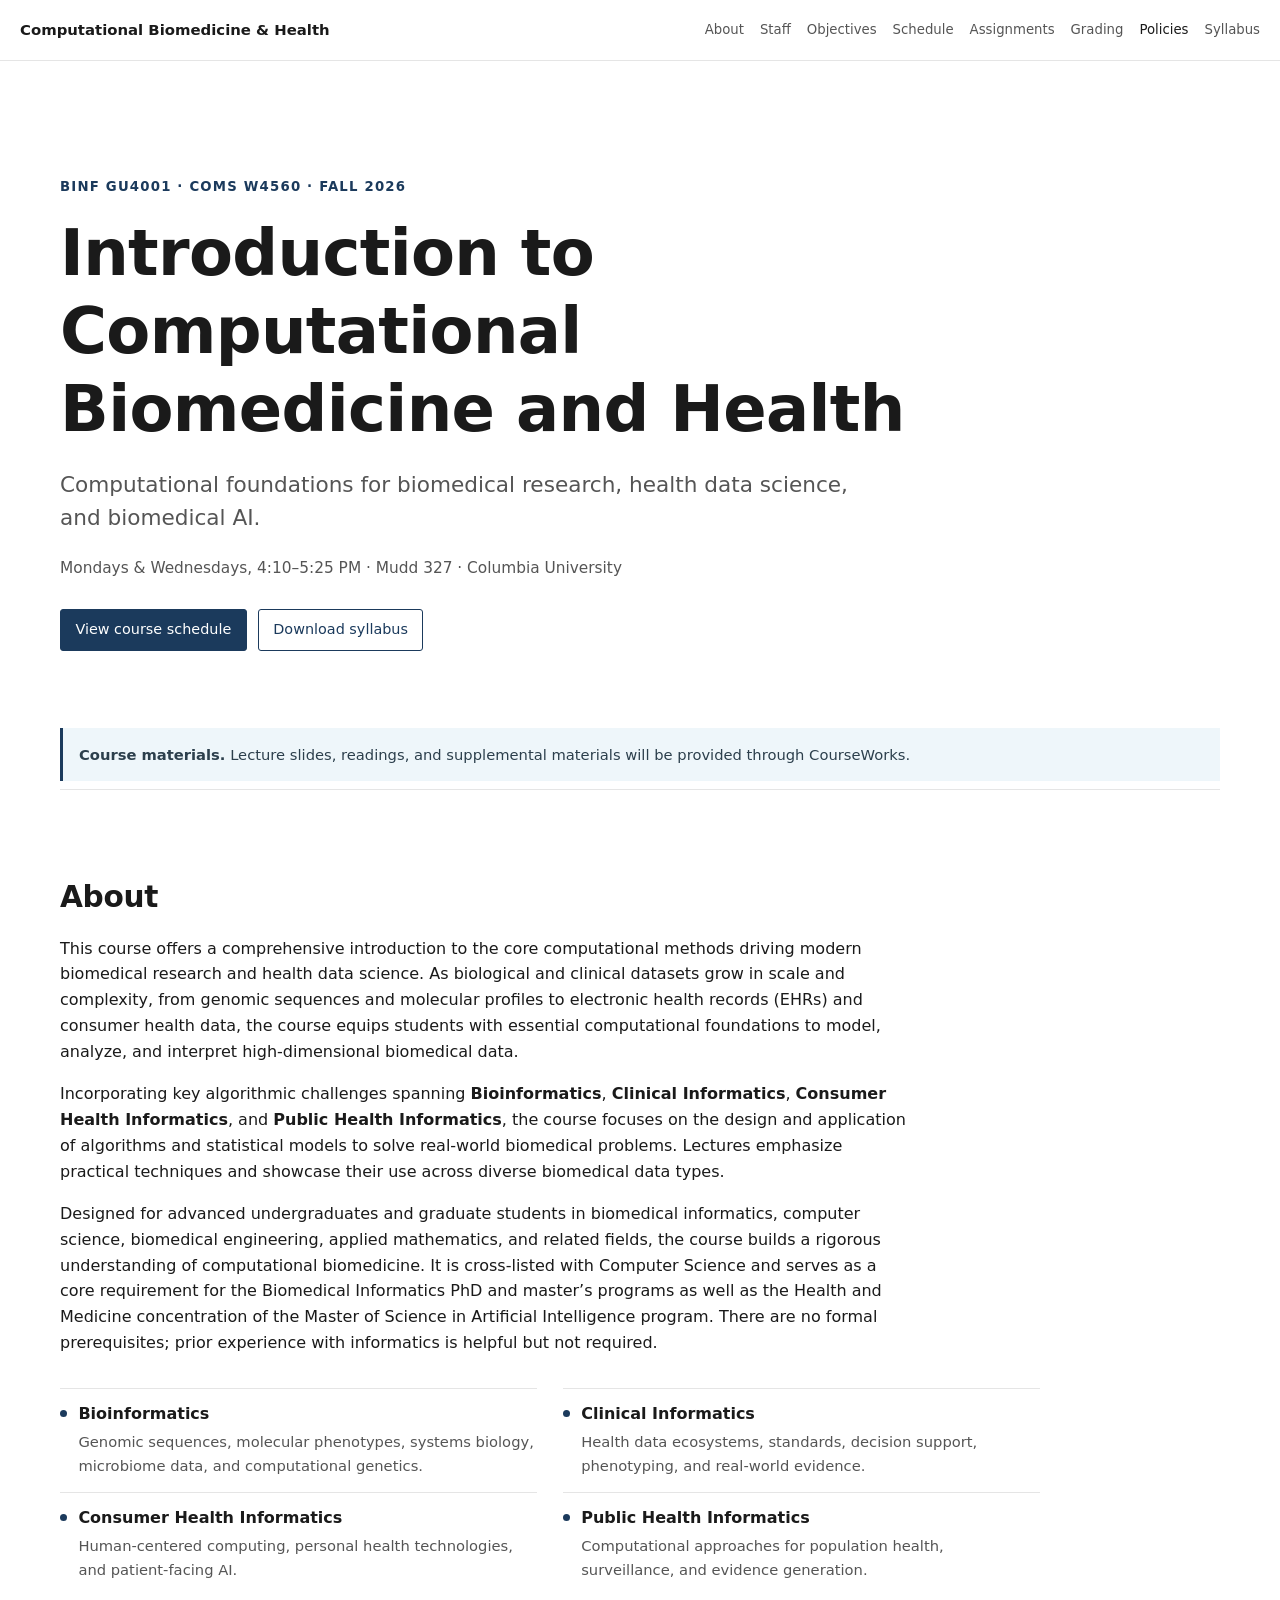
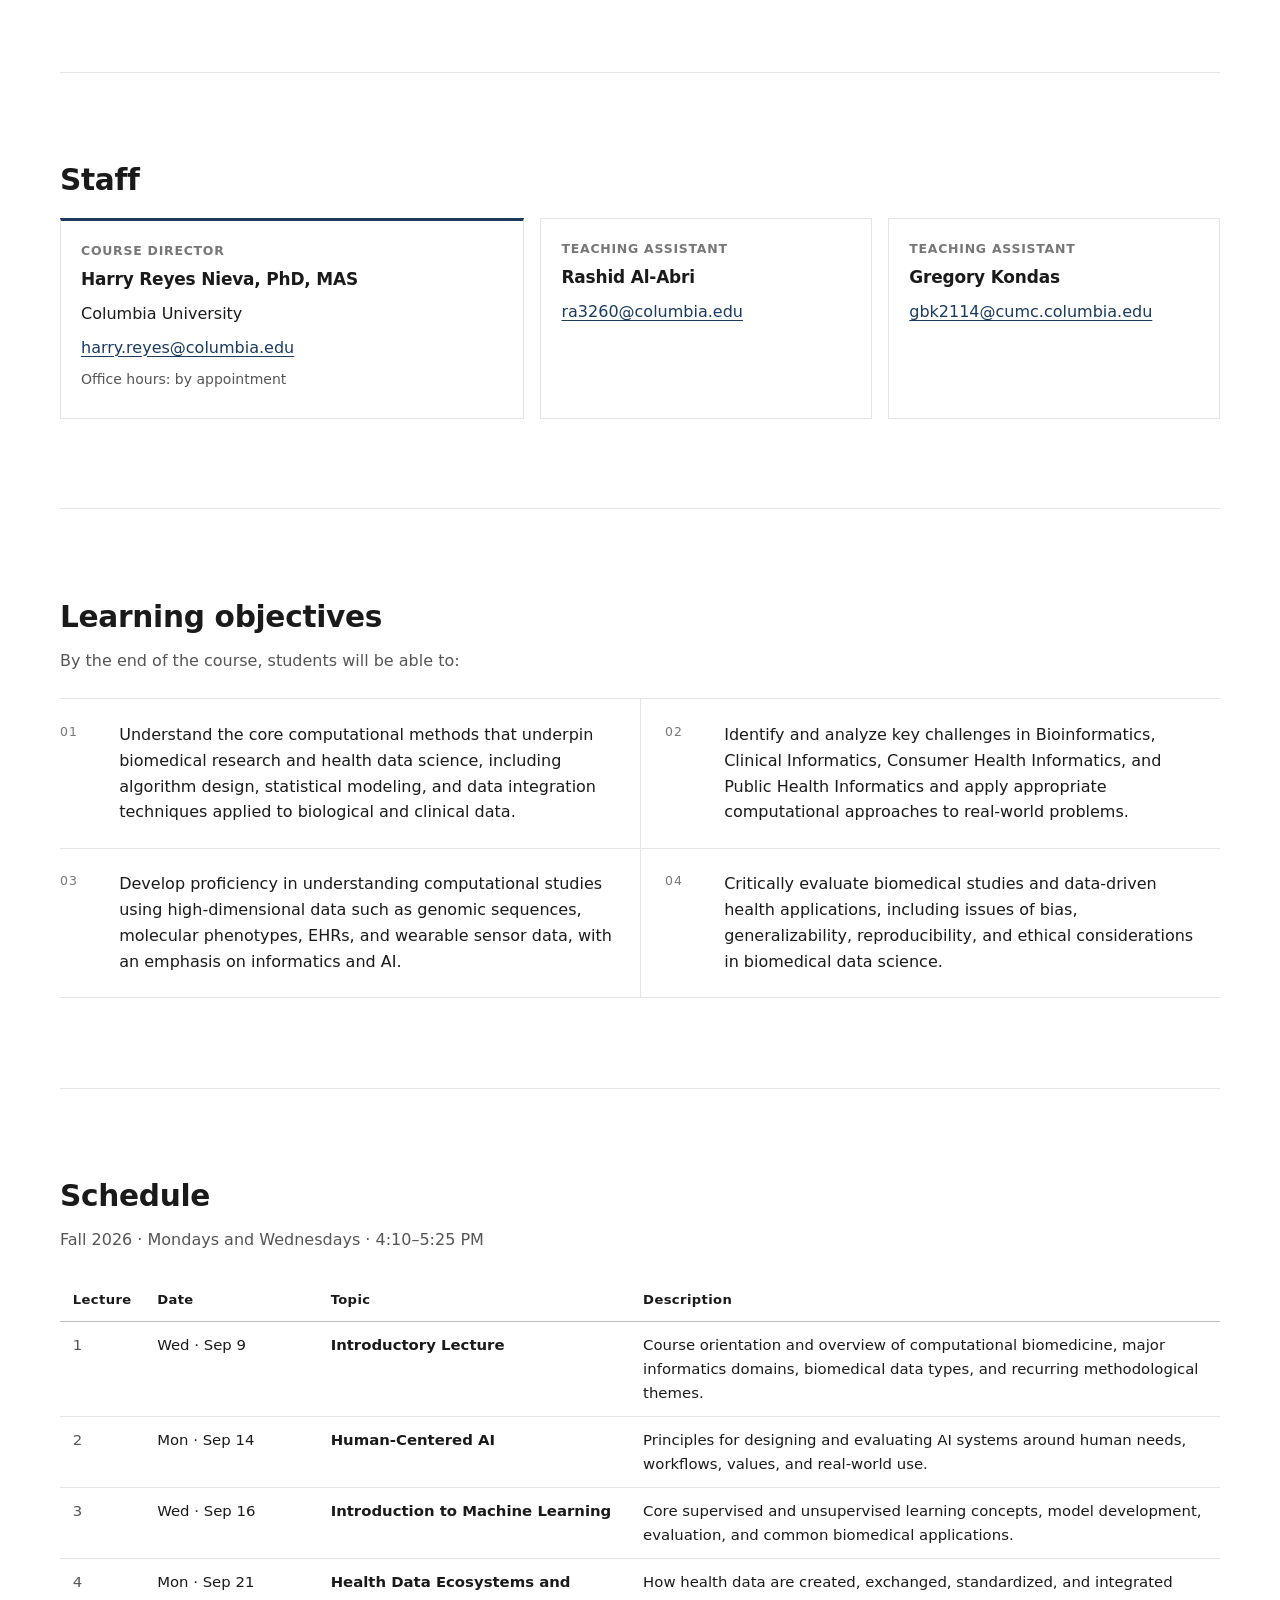
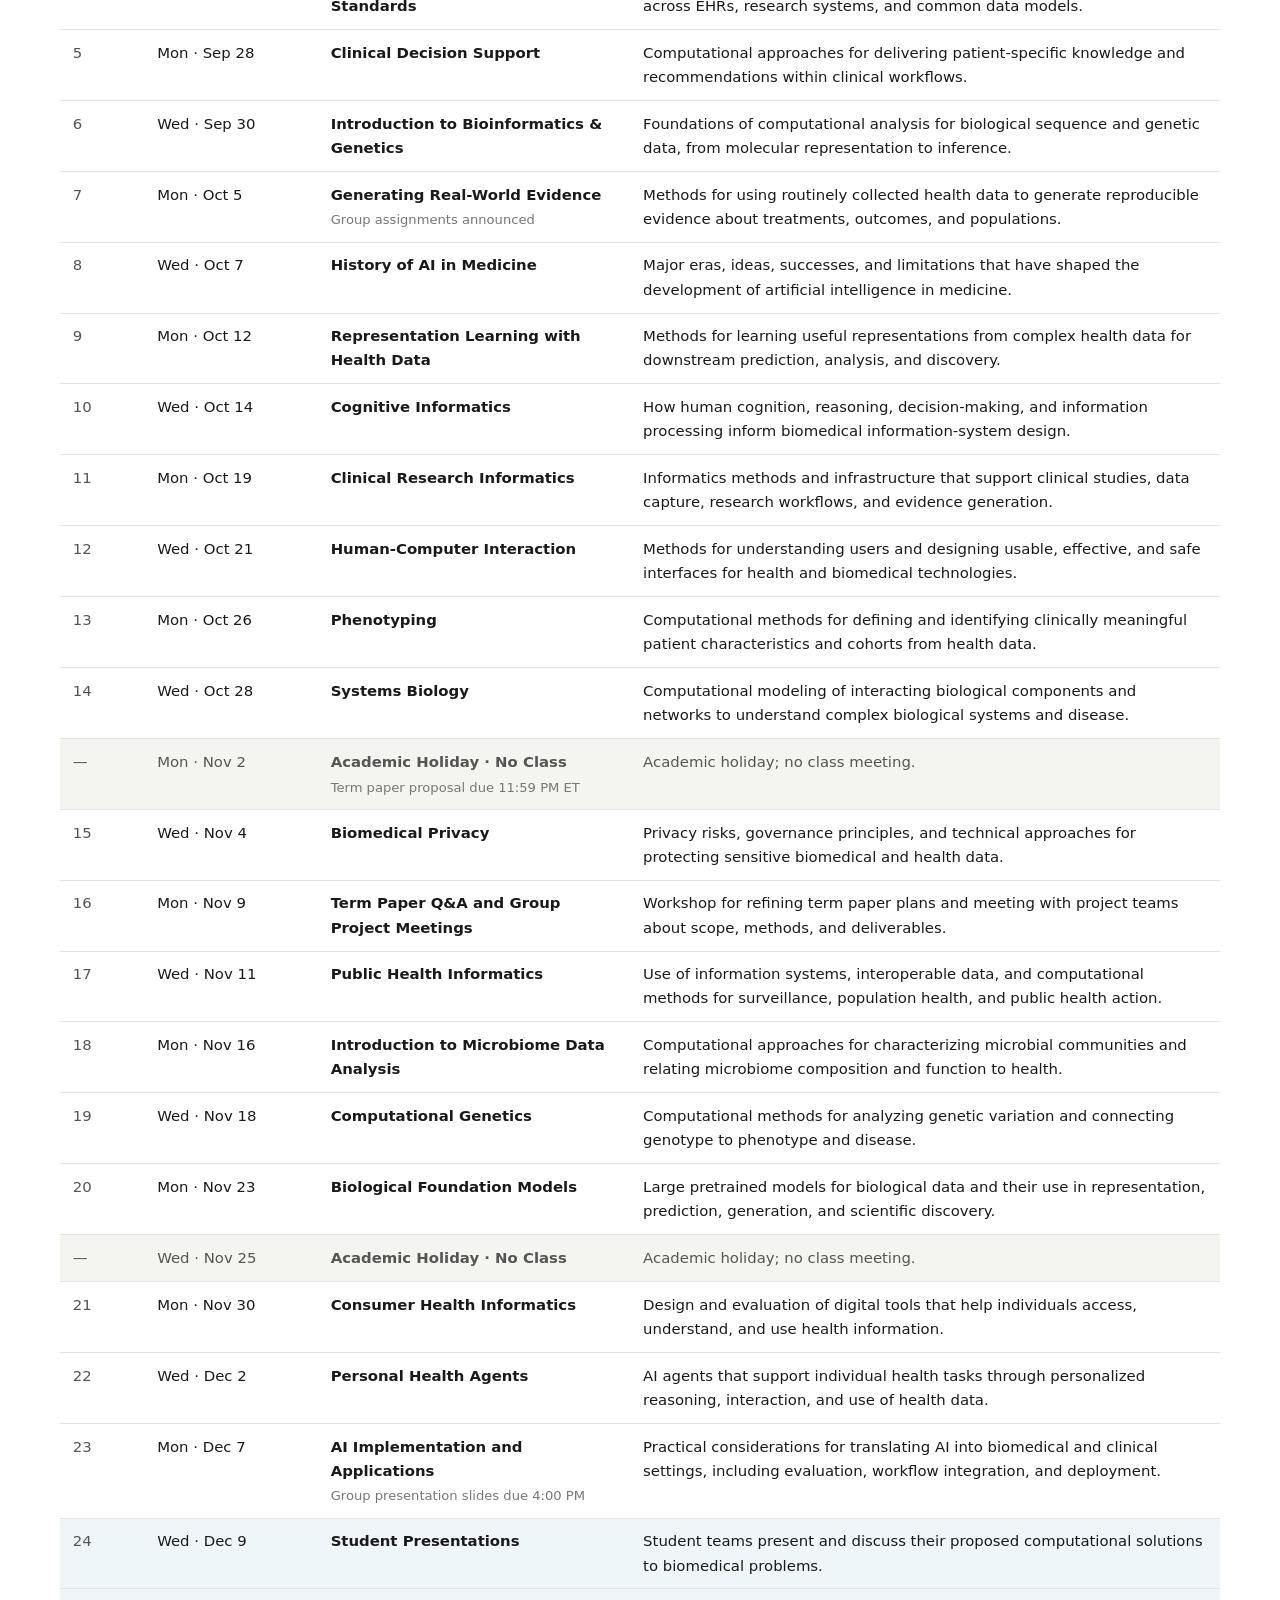
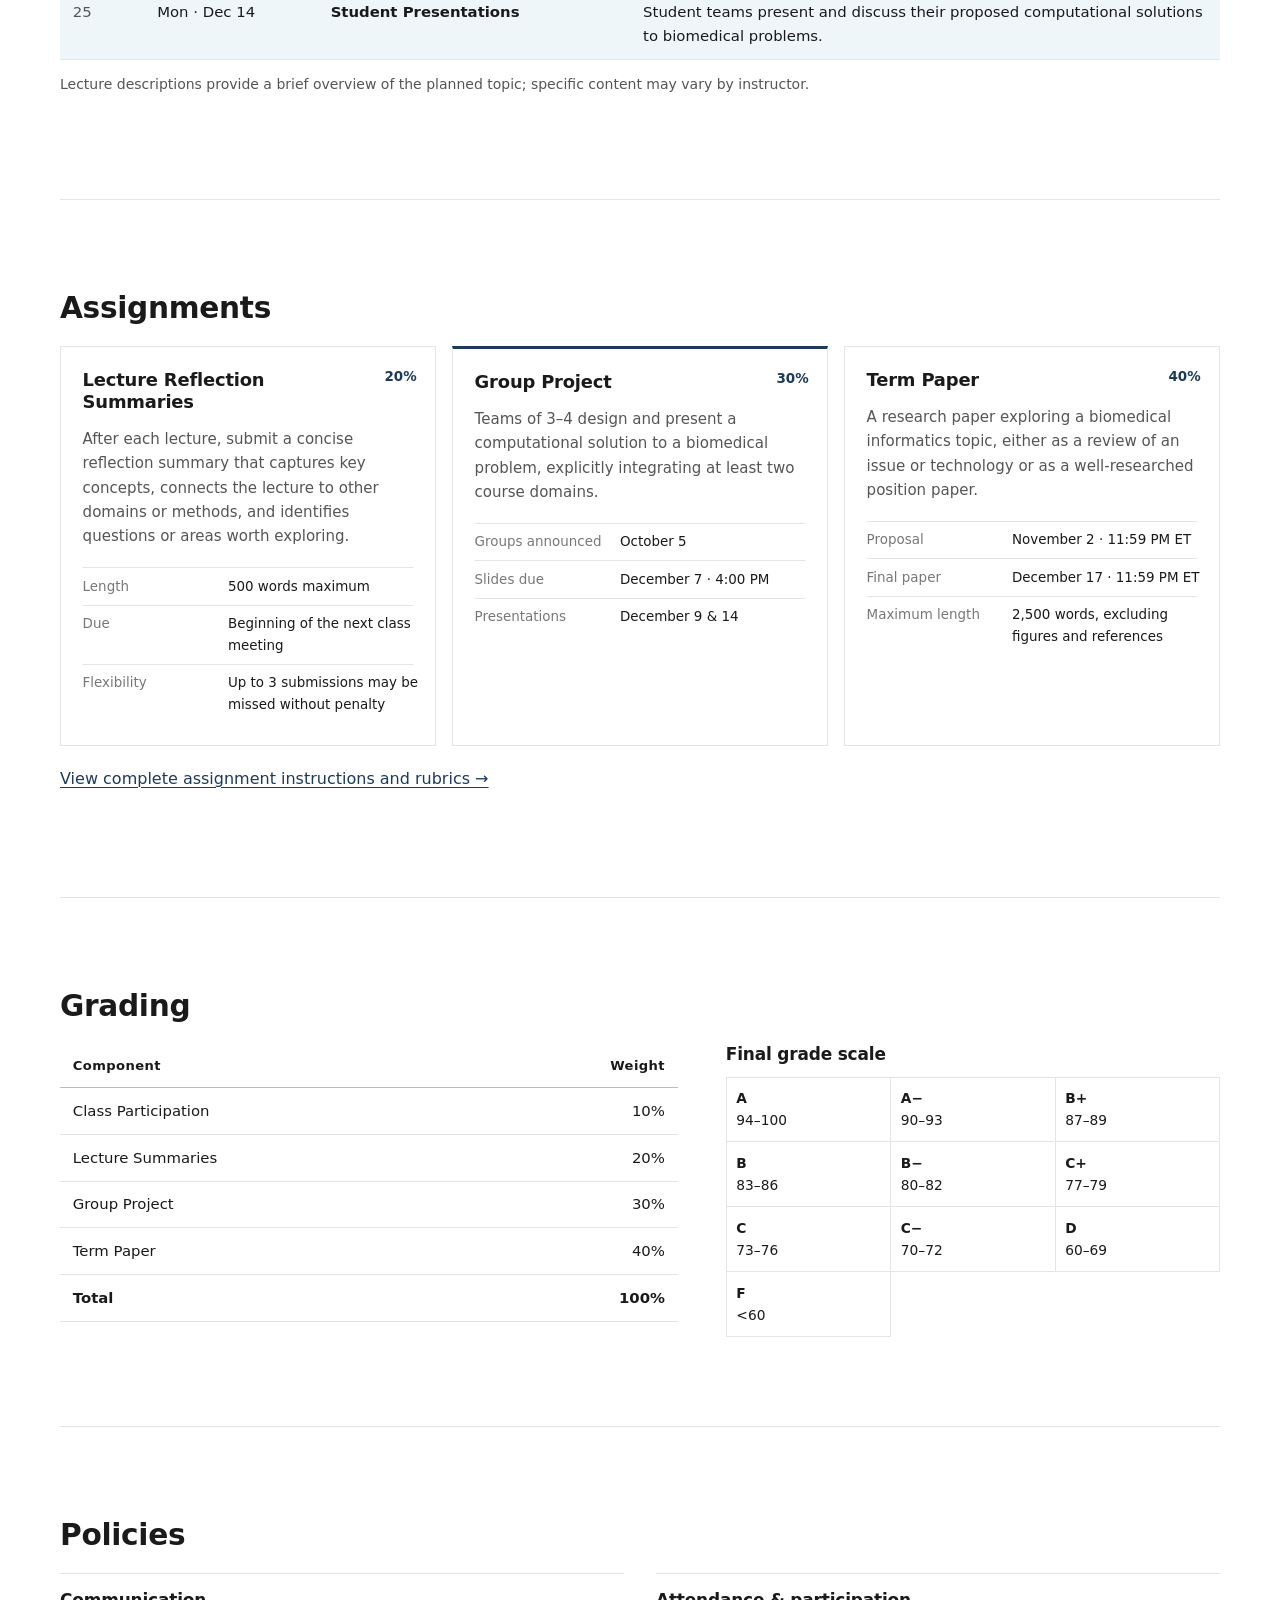
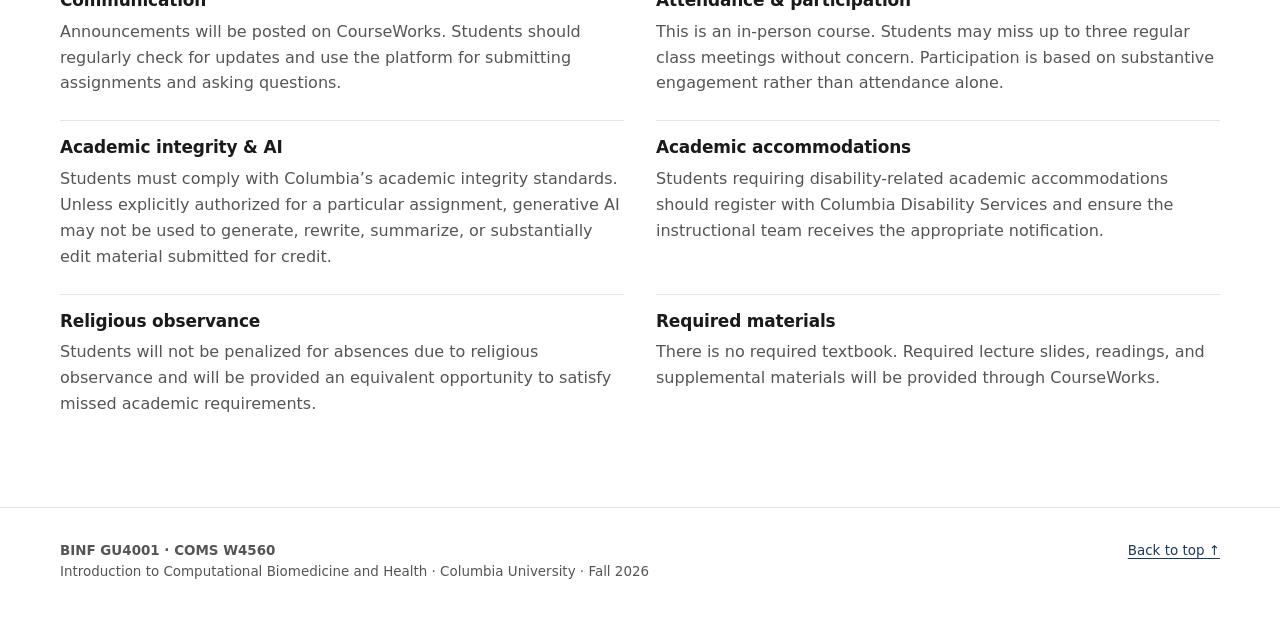
==== index.html @ be579024 "Add files via upload" ====
<!doctype html>
<html lang="en">
<head>
  <meta charset="utf-8" />
  <meta name="viewport" content="width=device-width, initial-scale=1" />
  <meta name="description" content="Fall 2026 course website for Introduction to Computational Biomedicine and Health (BINF GU4001 / COMS W4560) at Columbia University." />
  <meta name="theme-color" content="#1b3a5c" />
  <title>Introduction to Computational Biomedicine and Health · Fall 2026</title>
  <link rel="icon" href="assets/favicon.svg" type="image/svg+xml" />
  <link rel="stylesheet" href="styles.css" />
</head>
<body>
  <a class="skip-link" href="#main">Skip to main content</a>

  <header class="site-header" id="top">
    <div class="nav-wrap">
      <a class="brand" href="#top" aria-label="Course home">Computational Biomedicine &amp; Health</a>
      <button class="nav-toggle" type="button" aria-expanded="false" aria-controls="site-nav">Menu</button>
      <nav id="site-nav" class="site-nav" aria-label="Primary navigation">
        <a href="#about">About</a>
        <a href="#staff">Staff</a>
        <a href="#objectives">Objectives</a>
        <a href="#schedule">Schedule</a>
        <a href="#assignments">Assignments</a>
        <a href="#grading">Grading</a>
        <a href="#policies">Policies</a>
        <a href="assets/BINFGU4001_COMSW4560_Syllabus_Fall2026.pdf">Syllabus</a>
      </nav>
    </div>
  </header>

  <main id="main">
    <section class="hero container-wide" aria-labelledby="course-title">
      <p class="eyebrow">BINF GU4001 · COMS W4560 · Fall 2026</p>
      <h1 id="course-title">Introduction to Computational Biomedicine and Health</h1>
      <p class="hero-subtitle">Computational foundations for biomedical research, health data science, and biomedical AI.</p>
      <p class="meeting-line">Mondays &amp; Wednesdays, 4:10–5:25 PM · Mudd 327 · Columbia University</p>
      <div class="hero-actions">
        <a class="button" href="#schedule">View course schedule</a>
        <a class="button button-secondary" href="assets/BINFGU4001_COMSW4560_Syllabus_Fall2026.pdf">Download syllabus</a>
      </div>
    </section>

    <div class="container-wide notice" role="note">
      <strong>Course materials.</strong> Lecture slides, readings, and supplemental materials will be provided through CourseWorks.
    </div>

    <section id="about" class="section container-wide">
      <h2 class="section-h">About</h2>
      <div class="prose measure">
        <p>This course offers a comprehensive introduction to the core computational methods driving modern biomedical research and health data science. As biological and clinical datasets grow in scale and complexity, from genomic sequences and molecular profiles to electronic health records (EHRs) and consumer health data, the course equips students with essential computational foundations to model, analyze, and interpret high-dimensional biomedical data.</p>
        <p>Incorporating key algorithmic challenges spanning <strong>Bioinformatics</strong>, <strong>Clinical Informatics</strong>, <strong>Consumer Health Informatics</strong>, and <strong>Public Health Informatics</strong>, the course focuses on the design and application of algorithms and statistical models to solve real-world biomedical problems. Lectures emphasize practical techniques and showcase their use across diverse biomedical data types.</p>
        <p>Designed for advanced undergraduates and graduate students in biomedical informatics, computer science, biomedical engineering, applied mathematics, and related fields, the course builds a rigorous understanding of computational biomedicine. It is cross-listed with Computer Science and serves as a core requirement for the Biomedical Informatics PhD and master’s programs as well as the Health and Medicine concentration of the Master of Science in Artificial Intelligence program. There are no formal prerequisites; prior experience with informatics is helpful but not required.</p>
      </div>

      <div class="highlight-grid" aria-label="Course domains">
        <div class="highlight-item"><div><strong>Bioinformatics</strong><span>Genomic sequences, molecular phenotypes, systems biology, microbiome data, and computational genetics.</span></div></div>
        <div class="highlight-item"><div><strong>Clinical Informatics</strong><span>Health data ecosystems, standards, decision support, phenotyping, and real-world evidence.</span></div></div>
        <div class="highlight-item"><div><strong>Consumer Health Informatics</strong><span>Human-centered computing, personal health technologies, and patient-facing AI.</span></div></div>
        <div class="highlight-item"><div><strong>Public Health Informatics</strong><span>Computational approaches for population health, surveillance, and evidence generation.</span></div></div>
      </div>
    </section>

    <section id="staff" class="section container-wide">
      <h2 class="section-h">Staff</h2>
      <div class="staff-grid">
        <article class="staff-card primary-card">
          <p class="staff-role">Course Director</p>
          <h3>Harry Reyes Nieva, PhD, MAS</h3>
          <p>Columbia University</p>
          <p><a href="mailto:harry.reyes@columbia.edu">harry.reyes@columbia.edu</a></p>
          <p class="small">Office hours: by appointment</p>
        </article>
        <article class="staff-card">
          <p class="staff-role">Teaching Assistant</p>
          <h3>Rashid Al-Abri</h3>
          <p><a href="mailto:ra3260@columbia.edu">ra3260@columbia.edu</a></p>
        </article>
        <article class="staff-card">
          <p class="staff-role">Teaching Assistant</p>
          <h3>Gregory Kondas</h3>
          <p><a href="mailto:gbk2114@cumc.columbia.edu">gbk2114@cumc.columbia.edu</a></p>
        </article>
      </div>
    </section>

    <section id="objectives" class="section container-wide">
      <h2 class="section-h">Learning objectives</h2>
      <p class="section-intro">By the end of the course, students will be able to:</p>
      <div class="objective-grid">
        <article class="objective-card">
          <span class="objective-number">01</span>
          <p>Understand the core computational methods that underpin biomedical research and health data science, including algorithm design, statistical modeling, and data integration techniques applied to biological and clinical data.</p>
        </article>
        <article class="objective-card">
          <span class="objective-number">02</span>
          <p>Identify and analyze key challenges in Bioinformatics, Clinical Informatics, Consumer Health Informatics, and Public Health Informatics and apply appropriate computational approaches to real-world problems.</p>
        </article>
        <article class="objective-card">
          <span class="objective-number">03</span>
          <p>Develop proficiency in understanding computational studies using high-dimensional data such as genomic sequences, molecular phenotypes, EHRs, and wearable sensor data, with an emphasis on informatics and AI.</p>
        </article>
        <article class="objective-card">
          <span class="objective-number">04</span>
          <p>Critically evaluate biomedical studies and data-driven health applications, including issues of bias, generalizability, reproducibility, and ethical considerations in biomedical data science.</p>
        </article>
      </div>
    </section>

    <section id="schedule" class="section container-wide">
      <div class="section-heading-row">
        <div>
          <h2 class="section-h">Schedule</h2>
          <p class="section-intro">Fall 2026 · Mondays and Wednesdays · 4:10–5:25 PM</p>
        </div>
      </div>

      <div class="table-scroll">
        <table class="schedule-table">
          <thead>
            <tr>
              <th scope="col">Lecture</th>
              <th scope="col">Date</th>
              <th scope="col">Topic</th>
              <th scope="col">Description</th>
            </tr>
          </thead>
          <tbody>
            <tr><td data-label="Lecture">1</td><td data-label="Date">Wed · Sep 9</td><td data-label="Topic"><strong>Introductory Lecture</strong></td><td data-label="Description">Course orientation and overview of computational biomedicine, major informatics domains, biomedical data types, and recurring methodological themes.</td></tr>
            <tr><td data-label="Lecture">2</td><td data-label="Date">Mon · Sep 14</td><td data-label="Topic"><strong>Human-Centered AI</strong></td><td data-label="Description">Principles for designing and evaluating AI systems around human needs, workflows, values, and real-world use.</td></tr>
            <tr><td data-label="Lecture">3</td><td data-label="Date">Wed · Sep 16</td><td data-label="Topic"><strong>Introduction to Machine Learning</strong></td><td data-label="Description">Core supervised and unsupervised learning concepts, model development, evaluation, and common biomedical applications.</td></tr>
            <tr><td data-label="Lecture">4</td><td data-label="Date">Mon · Sep 21</td><td data-label="Topic"><strong>Health Data Ecosystems and Standards</strong></td><td data-label="Description">How health data are created, exchanged, standardized, and integrated across EHRs, research systems, and common data models.</td></tr>
            <tr><td data-label="Lecture">5</td><td data-label="Date">Mon · Sep 28</td><td data-label="Topic"><strong>Clinical Decision Support</strong></td><td data-label="Description">Computational approaches for delivering patient-specific knowledge and recommendations within clinical workflows.</td></tr>
            <tr><td data-label="Lecture">6</td><td data-label="Date">Wed · Sep 30</td><td data-label="Topic"><strong>Introduction to Bioinformatics &amp; Genetics</strong></td><td data-label="Description">Foundations of computational analysis for biological sequence and genetic data, from molecular representation to inference.</td></tr>
            <tr><td data-label="Lecture">7</td><td data-label="Date">Mon · Oct 5</td><td data-label="Topic"><strong>Generating Real-World Evidence</strong><span class="row-note">Group assignments announced</span></td><td data-label="Description">Methods for using routinely collected health data to generate reproducible evidence about treatments, outcomes, and populations.</td></tr>
            <tr><td data-label="Lecture">8</td><td data-label="Date">Wed · Oct 7</td><td data-label="Topic"><strong>History of AI in Medicine</strong></td><td data-label="Description">Major eras, ideas, successes, and limitations that have shaped the development of artificial intelligence in medicine.</td></tr>
            <tr><td data-label="Lecture">9</td><td data-label="Date">Mon · Oct 12</td><td data-label="Topic"><strong>Representation Learning with Health Data</strong></td><td data-label="Description">Methods for learning useful representations from complex health data for downstream prediction, analysis, and discovery.</td></tr>
            <tr><td data-label="Lecture">10</td><td data-label="Date">Wed · Oct 14</td><td data-label="Topic"><strong>Cognitive Informatics</strong></td><td data-label="Description">How human cognition, reasoning, decision-making, and information processing inform biomedical information-system design.</td></tr>
            <tr><td data-label="Lecture">11</td><td data-label="Date">Mon · Oct 19</td><td data-label="Topic"><strong>Clinical Research Informatics</strong></td><td data-label="Description">Informatics methods and infrastructure that support clinical studies, data capture, research workflows, and evidence generation.</td></tr>
            <tr><td data-label="Lecture">12</td><td data-label="Date">Wed · Oct 21</td><td data-label="Topic"><strong>Human-Computer Interaction</strong></td><td data-label="Description">Methods for understanding users and designing usable, effective, and safe interfaces for health and biomedical technologies.</td></tr>
            <tr><td data-label="Lecture">13</td><td data-label="Date">Mon · Oct 26</td><td data-label="Topic"><strong>Phenotyping</strong></td><td data-label="Description">Computational methods for defining and identifying clinically meaningful patient characteristics and cohorts from health data.</td></tr>
            <tr><td data-label="Lecture">14</td><td data-label="Date">Wed · Oct 28</td><td data-label="Topic"><strong>Systems Biology</strong></td><td data-label="Description">Computational modeling of interacting biological components and networks to understand complex biological systems and disease.</td></tr>
            <tr class="break-row"><td data-label="Lecture">—</td><td data-label="Date">Mon · Nov 2</td><td data-label="Topic"><strong>Academic Holiday · No Class</strong><span class="row-note">Term paper proposal due 11:59 PM ET</span></td><td data-label="Description">Academic holiday; no class meeting.</td></tr>
            <tr><td data-label="Lecture">15</td><td data-label="Date">Wed · Nov 4</td><td data-label="Topic"><strong>Biomedical Privacy</strong></td><td data-label="Description">Privacy risks, governance principles, and technical approaches for protecting sensitive biomedical and health data.</td></tr>
            <tr><td data-label="Lecture">16</td><td data-label="Date">Mon · Nov 9</td><td data-label="Topic"><strong>Term Paper Q&amp;A and Group Project Meetings</strong></td><td data-label="Description">Workshop for refining term paper plans and meeting with project teams about scope, methods, and deliverables.</td></tr>
            <tr><td data-label="Lecture">17</td><td data-label="Date">Wed · Nov 11</td><td data-label="Topic"><strong>Public Health Informatics</strong></td><td data-label="Description">Use of information systems, interoperable data, and computational methods for surveillance, population health, and public health action.</td></tr>
            <tr><td data-label="Lecture">18</td><td data-label="Date">Mon · Nov 16</td><td data-label="Topic"><strong>Introduction to Microbiome Data Analysis</strong></td><td data-label="Description">Computational approaches for characterizing microbial communities and relating microbiome composition and function to health.</td></tr>
            <tr><td data-label="Lecture">19</td><td data-label="Date">Wed · Nov 18</td><td data-label="Topic"><strong>Computational Genetics</strong></td><td data-label="Description">Computational methods for analyzing genetic variation and connecting genotype to phenotype and disease.</td></tr>
            <tr><td data-label="Lecture">20</td><td data-label="Date">Mon · Nov 23</td><td data-label="Topic"><strong>Biological Foundation Models</strong></td><td data-label="Description">Large pretrained models for biological data and their use in representation, prediction, generation, and scientific discovery.</td></tr>
            <tr class="break-row"><td data-label="Lecture">—</td><td data-label="Date">Wed · Nov 25</td><td data-label="Topic"><strong>Academic Holiday · No Class</strong></td><td data-label="Description">Academic holiday; no class meeting.</td></tr>
            <tr><td data-label="Lecture">21</td><td data-label="Date">Mon · Nov 30</td><td data-label="Topic"><strong>Consumer Health Informatics</strong></td><td data-label="Description">Design and evaluation of digital tools that help individuals access, understand, and use health information.</td></tr>
            <tr><td data-label="Lecture">22</td><td data-label="Date">Wed · Dec 2</td><td data-label="Topic"><strong>Personal Health Agents</strong></td><td data-label="Description">AI agents that support individual health tasks through personalized reasoning, interaction, and use of health data.</td></tr>
            <tr><td data-label="Lecture">23</td><td data-label="Date">Mon · Dec 7</td><td data-label="Topic"><strong>AI Implementation and Applications</strong><span class="row-note">Group presentation slides due 4:00 PM</span></td><td data-label="Description">Practical considerations for translating AI into biomedical and clinical settings, including evaluation, workflow integration, and deployment.</td></tr>
            <tr class="presentation-row"><td data-label="Lecture">24</td><td data-label="Date">Wed · Dec 9</td><td data-label="Topic"><strong>Student Presentations</strong></td><td data-label="Description">Student teams present and discuss their proposed computational solutions to biomedical problems.</td></tr>
            <tr class="presentation-row"><td data-label="Lecture">25</td><td data-label="Date">Mon · Dec 14</td><td data-label="Topic"><strong>Student Presentations</strong></td><td data-label="Description">Student teams present and discuss their proposed computational solutions to biomedical problems.</td></tr>
          </tbody>
        </table>
      </div>
      <p class="small schedule-note">Lecture descriptions provide a brief overview of the planned topic; specific content may vary by instructor.</p>
    </section>

    <section id="assignments" class="section container-wide">
      <h2 class="section-h">Assignments</h2>
      <div class="assignment-grid">
        <article class="assignment-card">
          <div class="assignment-weight">20%</div>
          <h3>Lecture Reflection Summaries</h3>
          <p>After each lecture, submit a concise reflection summary that captures key concepts, connects the lecture to other domains or methods, and identifies questions or areas worth exploring.</p>
          <dl>
            <div><dt>Length</dt><dd>500 words maximum</dd></div>
            <div><dt>Due</dt><dd>Beginning of the next class meeting</dd></div>
            <div><dt>Flexibility</dt><dd>Up to 3 submissions may be missed without penalty</dd></div>
          </dl>
        </article>

        <article class="assignment-card feature-card">
          <div class="assignment-weight">30%</div>
          <h3>Group Project</h3>
          <p>Teams of 3–4 design and present a computational solution to a biomedical problem, explicitly integrating at least two course domains.</p>
          <dl>
            <div><dt>Groups announced</dt><dd>October 5</dd></div>
            <div><dt>Slides due</dt><dd>December 7 · 4:00 PM</dd></div>
            <div><dt>Presentations</dt><dd>December 9 &amp; 14</dd></div>
          </dl>
        </article>

        <article class="assignment-card">
          <div class="assignment-weight">40%</div>
          <h3>Term Paper</h3>
          <p>A research paper exploring a biomedical informatics topic, either as a review of an issue or technology or as a well-researched position paper.</p>
          <dl>
            <div><dt>Proposal</dt><dd>November 2 · 11:59 PM ET</dd></div>
            <div><dt>Final paper</dt><dd>December 17 · 11:59 PM ET</dd></div>
            <div><dt>Maximum length</dt><dd>2,500 words, excluding figures and references</dd></div>
          </dl>
        </article>
      </div>
      <p class="section-cta"><a href="assignments.html">View complete assignment instructions and rubrics →</a></p>
    </section>

    <section id="grading" class="section container-wide">
      <h2 class="section-h">Grading</h2>
      <div class="grading-layout">
        <div>
          <table class="grading-table">
            <thead><tr><th scope="col">Component</th><th scope="col">Weight</th></tr></thead>
            <tbody>
              <tr><td>Class Participation</td><td>10%</td></tr>
              <tr><td>Lecture Summaries</td><td>20%</td></tr>
              <tr><td>Group Project</td><td>30%</td></tr>
              <tr><td>Term Paper</td><td>40%</td></tr>
              <tr class="total-row"><td><strong>Total</strong></td><td><strong>100%</strong></td></tr>
            </tbody>
          </table>
        </div>
        <div>
          <h3 class="mini-heading">Final grade scale</h3>
          <div class="grade-scale" aria-label="Final grade scale">
            <span><strong>A</strong> 94–100</span><span><strong>A−</strong> 90–93</span><span><strong>B+</strong> 87–89</span>
            <span><strong>B</strong> 83–86</span><span><strong>B−</strong> 80–82</span><span><strong>C+</strong> 77–79</span>
            <span><strong>C</strong> 73–76</span><span><strong>C−</strong> 70–72</span><span><strong>D</strong> 60–69</span>
            <span><strong>F</strong> &lt;60</span>
          </div>
        </div>
      </div>
    </section>

    <section id="policies" class="section container-wide">
      <h2 class="section-h">Policies</h2>
      <div class="policy-grid">
        <article class="policy-card">
          <h3>Communication</h3>
          <p>Announcements will be posted on CourseWorks. Students should regularly check for updates and use the platform for submitting assignments and asking questions.</p>
        </article>
        <article class="policy-card">
          <h3>Attendance &amp; participation</h3>
          <p>This is an in-person course. Students may miss up to three regular class meetings without concern. Participation is based on substantive engagement rather than attendance alone.</p>
        </article>
        <article class="policy-card">
          <h3>Academic integrity &amp; AI</h3>
          <p>Students must comply with Columbia’s academic integrity standards. Unless explicitly authorized for a particular assignment, generative AI may not be used to generate, rewrite, summarize, or substantially edit material submitted for credit.</p>
        </article>
        <article class="policy-card">
          <h3>Academic accommodations</h3>
          <p>Students requiring disability-related academic accommodations should register with Columbia Disability Services and ensure the instructional team receives the appropriate notification.</p>
        </article>
        <article class="policy-card">
          <h3>Religious observance</h3>
          <p>Students will not be penalized for absences due to religious observance and will be provided an equivalent opportunity to satisfy missed academic requirements.</p>
        </article>
        <article class="policy-card">
          <h3>Required materials</h3>
          <p>There is no required textbook. Required lecture slides, readings, and supplemental materials will be provided through CourseWorks.</p>
        </article>
      </div>
    </section>
  </main>

  <footer class="site-footer">
    <div class="container-wide footer-inner">
      <div>
        <strong>BINF GU4001 · COMS W4560</strong><br />
        Introduction to Computational Biomedicine and Health · Columbia University · Fall 2026
      </div>
      <a href="#top">Back to top ↑</a>
    </div>
  </footer>

  <script src="script.js"></script>
</body>
</html>
---- styles.css ----
:root {
  --bg: #ffffff;
  --text: #1a1a1a;
  --text-muted: #555555;
  --text-subtle: #777777;
  --link: #1b3a5c;
  --link-hover: #003da5;
  --rule: #e5e5e5;
  --rule-strong: #bbbbbb;
  --highlight: #f4f4f0;
  --columbia: #b9d9eb;
  --columbia-soft: #eef6fa;
  --nav-h: 60px;
  --shadow: 0 10px 30px rgba(27, 58, 92, 0.08);
}

* { box-sizing: border-box; }
html { scroll-behavior: smooth; -webkit-font-smoothing: antialiased; text-rendering: optimizeLegibility; }
body {
  margin: 0;
  background: var(--bg);
  color: var(--text);
  font-family: ui-sans-serif, system-ui, -apple-system, BlinkMacSystemFont, "Segoe UI", Roboto, Helvetica, Arial, sans-serif;
  font-size: 16px;
  line-height: 1.62;
}

a { color: var(--link); text-decoration: underline; text-underline-offset: 3px; text-decoration-thickness: 1px; }
a:hover { color: var(--link-hover); }
:focus-visible { outline: 2px solid var(--link-hover); outline-offset: 3px; border-radius: 2px; }

h1, h2, h3, h4 { margin: 0; line-height: 1.22; font-weight: 650; letter-spacing: -0.01em; }
h1 { font-size: clamp(2.15rem, 5vw, 4rem); max-width: 920px; }
h2 { font-size: clamp(1.45rem, 2.5vw, 1.85rem); }
h3 { font-size: 1.06rem; }
p { margin: 0 0 1em; }
ul, ol { margin: 0 0 1rem; padding-left: 1.35rem; }
li { margin-bottom: 0.32rem; }

.skip-link { position: absolute; left: 0.75rem; top: -4rem; z-index: 999; background: var(--text); color: #fff; padding: 0.5rem 0.75rem; text-decoration: none; }
.skip-link:focus { top: 0.75rem; color: #fff; }

.container-wide { width: min(1160px, calc(100% - 3rem)); margin-inline: auto; }
.container { width: min(760px, calc(100% - 2.5rem)); margin-inline: auto; }
.measure { max-width: 860px; }
.small { font-size: 0.875rem; color: var(--text-muted); }
.muted { color: var(--text-subtle); }

.site-header { position: sticky; top: 0; z-index: 50; background: rgba(255,255,255,0.94); border-bottom: 1px solid var(--rule); backdrop-filter: blur(10px); }
.nav-wrap { min-height: var(--nav-h); width: min(1240px, calc(100% - 2rem)); margin-inline: auto; display: flex; align-items: center; gap: 1.3rem; }
.brand { color: var(--text); text-decoration: none; font-weight: 650; white-space: nowrap; font-size: 0.93rem; }
.brand:hover { color: var(--link-hover); }
.site-nav { margin-left: auto; display: flex; align-items: center; gap: 1rem; font-size: 0.83rem; }
.site-nav a { color: var(--text-muted); text-decoration: none; }
.site-nav a:hover, .site-nav a.active { color: var(--text); }
.nav-toggle { display: none; margin-left: auto; border: 1px solid var(--rule-strong); background: #fff; padding: 0.35rem 0.65rem; font: inherit; }

.hero { padding-top: clamp(4.5rem, 9vw, 8rem); padding-bottom: clamp(3rem, 6vw, 5.5rem); }
.eyebrow { margin: 0 0 1rem; color: var(--link); font-size: 0.83rem; font-weight: 700; letter-spacing: 0.09em; text-transform: uppercase; }
.hero-subtitle { max-width: 830px; margin-top: 1.25rem; font-size: clamp(1.1rem, 2vw, 1.35rem); color: var(--text-muted); line-height: 1.55; }
.meeting-line { margin: 1.2rem 0 0; color: var(--text-muted); font-size: 0.96rem; }
.hero-actions { display: flex; flex-wrap: wrap; gap: 0.7rem; margin-top: 1.7rem; }
.button { display: inline-flex; align-items: center; justify-content: center; min-height: 42px; padding: 0.55rem 0.9rem; background: var(--link); color: #fff; border: 1px solid var(--link); text-decoration: none; font-size: 0.9rem; border-radius: 3px; }
.button:hover { color: #fff; background: var(--link-hover); border-color: var(--link-hover); }
.button-secondary { background: #fff; color: var(--link); }
.button-secondary:hover { color: var(--link-hover); background: var(--columbia-soft); }

.notice { margin-bottom: 0.5rem; padding: 0.9rem 1rem; border-left: 3px solid var(--link); background: var(--columbia-soft); color: #2c3f4c; font-size: 0.92rem; }

.section { padding: clamp(3.6rem, 7vw, 6rem) 0; border-top: 1px solid var(--rule); scroll-margin-top: calc(var(--nav-h) + 1rem); }
.section-h { margin-bottom: 1.25rem; display: flex; align-items: baseline; gap: 0.65rem; }
.section-intro { margin: -0.45rem 0 1.55rem; color: var(--text-muted); }
.section-heading-row { display: flex; justify-content: space-between; align-items: end; gap: 1rem; }
.prose p { max-width: 850px; }

.highlight-grid { display: grid; grid-template-columns: repeat(2, minmax(0, 1fr)); gap: 0.9rem 1.6rem; margin-top: 2rem; max-width: 980px; }
.highlight-item { display: flex; gap: 0.7rem; align-items: flex-start; padding-top: 0.75rem; border-top: 1px solid var(--rule); }
.highlight-item::before { content: ""; flex: 0 0 auto; width: 0.45rem; height: 0.45rem; margin-top: 0.55rem; border-radius: 50%; background: var(--link); }
.highlight-item strong, .highlight-item span { display: block; }
.highlight-item span { margin-top: 0.2rem; color: var(--text-muted); font-size: 0.92rem; }

.staff-grid { display: grid; grid-template-columns: 1.4fr 1fr 1fr; gap: 1rem; }
.staff-card { padding: 1.25rem; border: 1px solid var(--rule); min-height: 180px; }
.primary-card { border-top: 3px solid var(--link); }
.staff-card h3 { margin-bottom: 0.75rem; }
.staff-card p { margin-bottom: 0.45rem; }
.staff-role { color: var(--text-subtle); font-size: 0.78rem; font-weight: 700; text-transform: uppercase; letter-spacing: 0.06em; }

.objective-grid { display: grid; grid-template-columns: repeat(2, minmax(0, 1fr)); border-top: 1px solid var(--rule); }
.objective-card { display: grid; grid-template-columns: 3rem 1fr; gap: 0.7rem; padding: 1.4rem 1rem 1.4rem 0; border-bottom: 1px solid var(--rule); }
.objective-card:nth-child(odd) { padding-right: 1.5rem; }
.objective-card:nth-child(even) { padding-left: 1.5rem; border-left: 1px solid var(--rule); }
.objective-number { color: var(--text-subtle); font-size: 0.78rem; letter-spacing: 0.08em; font-variant-numeric: tabular-nums; }
.objective-card p { margin: 0; }

.table-scroll { overflow-x: auto; -webkit-overflow-scrolling: touch; }
table { border-collapse: collapse; width: 100%; font-size: 0.93rem; }
th, td { text-align: left; vertical-align: top; padding: 0.68rem 0.8rem; border-bottom: 1px solid var(--rule); }
th { color: var(--text); border-bottom-color: var(--rule-strong); font-size: 0.82rem; font-weight: 700; letter-spacing: 0.03em; }
.schedule-table th:nth-child(1) { width: 7%; }
.schedule-table th:nth-child(2) { width: 15%; }
.schedule-table th:nth-child(3) { width: 27%; }
.schedule-table th:nth-child(4) { width: 51%; }
.schedule-table td:first-child { color: var(--text-muted); font-variant-numeric: tabular-nums; }
.schedule-table tr:hover:not(.break-row) td { background: #fafafa; }
.break-row td { background: var(--highlight); color: var(--text-muted); }
.presentation-row td { background: var(--columbia-soft); }
.row-note { display: block; color: var(--text-subtle); font-size: 0.82rem; margin-top: 0.15rem; font-weight: 400; }
.schedule-note { margin-top: 0.8rem; }

.assignment-grid { display: grid; grid-template-columns: repeat(3, minmax(0, 1fr)); gap: 1rem; }
.assignment-card { position: relative; padding: 1.35rem; border: 1px solid var(--rule); }
.assignment-card h3 { font-size: 1.12rem; margin: 0 3rem 0.9rem 0; }
.assignment-card p { color: var(--text-muted); font-size: 0.94rem; }
.assignment-weight { position: absolute; top: 1.15rem; right: 1.15rem; font-size: 0.84rem; color: var(--link); font-weight: 750; }
.feature-card { border-top: 3px solid var(--link); }
dl { margin: 1.15rem 0 0; }
dl > div { display: grid; grid-template-columns: 42% 58%; gap: 0.4rem; padding: 0.46rem 0; border-top: 1px solid var(--rule); font-size: 0.84rem; }
dt { color: var(--text-subtle); }
dd { margin: 0; }
.section-cta { margin-top: 1.25rem; }

.grading-layout { display: grid; grid-template-columns: minmax(0, 1fr) minmax(300px, 0.8fr); gap: 3rem; align-items: start; }
.grading-table td:last-child, .grading-table th:last-child { text-align: right; }
.total-row td { border-top: 1px solid var(--rule-strong); }
.mini-heading { margin-bottom: 0.75rem; }
.grade-scale { display: grid; grid-template-columns: repeat(3, 1fr); gap: 0; border-top: 1px solid var(--rule); border-left: 1px solid var(--rule); }
.grade-scale span { padding: 0.6rem; border-right: 1px solid var(--rule); border-bottom: 1px solid var(--rule); font-size: 0.86rem; }
.grade-scale strong { display: block; }

.policy-grid { display: grid; grid-template-columns: repeat(2, minmax(0, 1fr)); gap: 1.5rem 2rem; }
.policy-card { padding-top: 1rem; border-top: 1px solid var(--rule); }
.policy-card h3 { margin-bottom: 0.5rem; }
.policy-card p { color: var(--text-muted); margin: 0; }

.subpage-hero { padding: 5.5rem 0 3.3rem; }
.subpage-hero h1 { font-size: clamp(2.2rem, 5vw, 3.5rem); }
.subpage-nav { margin-left: auto; }
.heading-weight { color: var(--text-subtle); font-size: 0.8rem; font-weight: 650; letter-spacing: 0.05em; }
.deadline-strip { display: grid; grid-template-columns: repeat(2, 1fr); border: 1px solid var(--rule); margin-bottom: 2rem; }
.deadline-strip.three { grid-template-columns: repeat(3, 1fr); }
.deadline-strip div { padding: 0.9rem 1rem; border-right: 1px solid var(--rule); }
.deadline-strip div:last-child { border-right: 0; }
.deadline-strip span, .deadline-strip strong { display: block; }
.deadline-strip span { color: var(--text-subtle); font-size: 0.75rem; text-transform: uppercase; letter-spacing: 0.06em; margin-bottom: 0.15rem; }
.deadline-strip strong { font-size: 0.9rem; }
.rubric-table { min-width: 720px; margin-top: 1.5rem; }
.rubric-table th:first-child { width: 18%; }
.numbered-requirements li { margin-bottom: 0.55rem; }

.site-footer { border-top: 1px solid var(--rule); padding: 2rem 0 3rem; color: var(--text-muted); font-size: 0.84rem; }
.footer-inner { display: flex; align-items: flex-start; justify-content: space-between; gap: 2rem; }

@media (max-width: 920px) {
  .site-nav { display: none; position: absolute; top: var(--nav-h); left: 0; right: 0; margin: 0; padding: 0.75rem 1.25rem 1rem; flex-wrap: wrap; gap: 0.65rem 1rem; background: #fff; border-bottom: 1px solid var(--rule); box-shadow: var(--shadow); }
  .site-nav.open { display: flex; }
  .subpage-nav { display: flex; position: static; margin-left: auto; padding: 0; box-shadow: none; border: 0; }
  .nav-toggle { display: inline-block; }
  .staff-grid { grid-template-columns: 1fr 1fr; }
  .primary-card { grid-column: 1 / -1; }
  .assignment-grid { grid-template-columns: 1fr; }
  .grading-layout { grid-template-columns: 1fr; gap: 2rem; }
}

@media (max-width: 700px) {
  .container-wide { width: min(100% - 2rem, 1160px); }
  .hero { padding-top: 3.7rem; }
  .highlight-grid, .objective-grid, .policy-grid { grid-template-columns: 1fr; }
  .objective-card, .objective-card:nth-child(odd), .objective-card:nth-child(even) { padding: 1.2rem 0; border-left: 0; }
  .staff-grid { grid-template-columns: 1fr; }
  .primary-card { grid-column: auto; }
  .deadline-strip, .deadline-strip.three { grid-template-columns: 1fr; }
  .deadline-strip div { border-right: 0; border-bottom: 1px solid var(--rule); }
  .deadline-strip div:last-child { border-bottom: 0; }
  .footer-inner { flex-direction: column; }
  .subpage-nav { display: none; }

  .schedule-table thead { display: none; }
  .schedule-table, .schedule-table tbody, .schedule-table tr, .schedule-table td { display: block; width: 100%; }
  .schedule-table tr { padding: 0.85rem 0; border-bottom: 1px solid var(--rule); }
  .schedule-table td { display: grid; grid-template-columns: 5.5rem 1fr; gap: 0.5rem; padding: 0.15rem 0; border: 0; background: transparent !important; }
  .schedule-table td::before { content: attr(data-label); color: var(--text-subtle); font-size: 0.75rem; text-transform: uppercase; letter-spacing: 0.05em; }
  .schedule-table .break-row, .schedule-table .presentation-row { padding-left: 0.65rem; padding-right: 0.65rem; background: var(--highlight); }
  .schedule-table .presentation-row { background: var(--columbia-soft); }
  .grade-scale { grid-template-columns: repeat(2, 1fr); }
}

@media (prefers-reduced-motion: reduce) {
  html { scroll-behavior: auto; }
  *, *::before, *::after { transition-duration: 0.01ms !important; animation-duration: 0.01ms !important; }
}
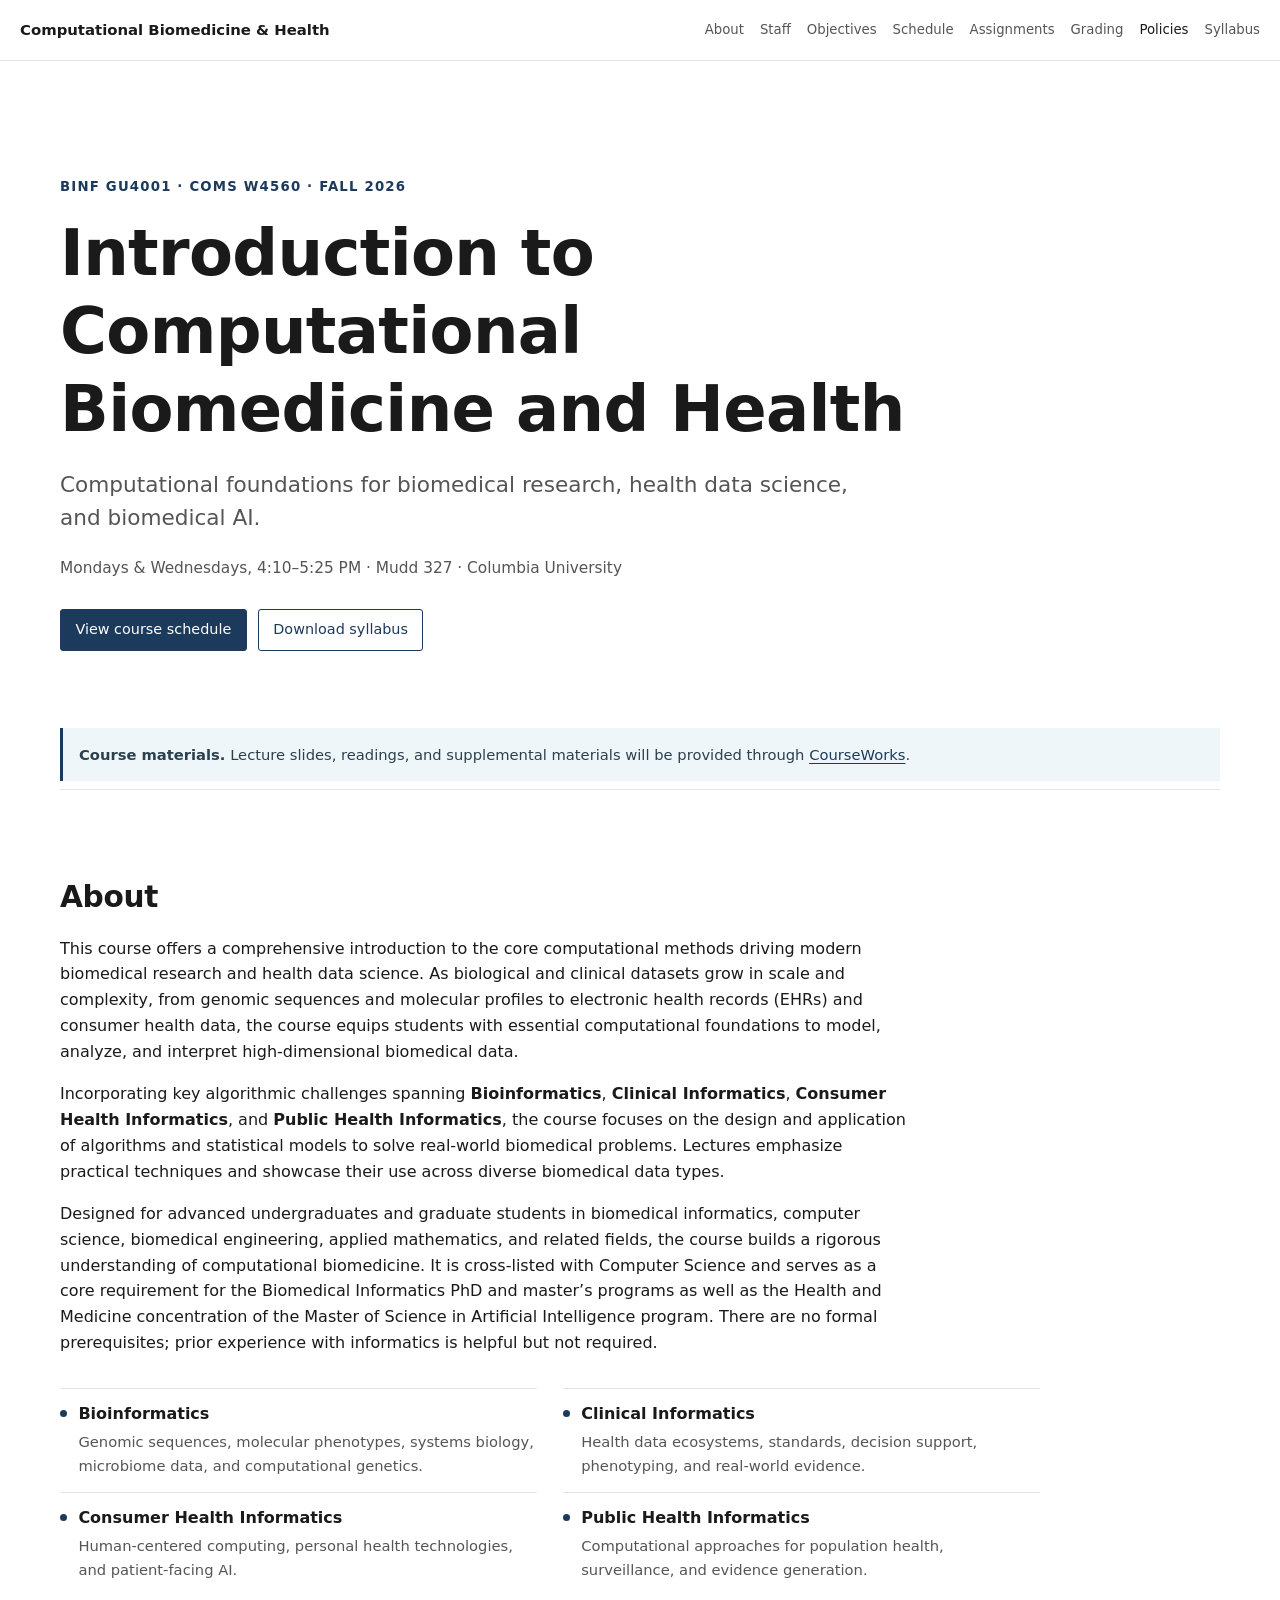
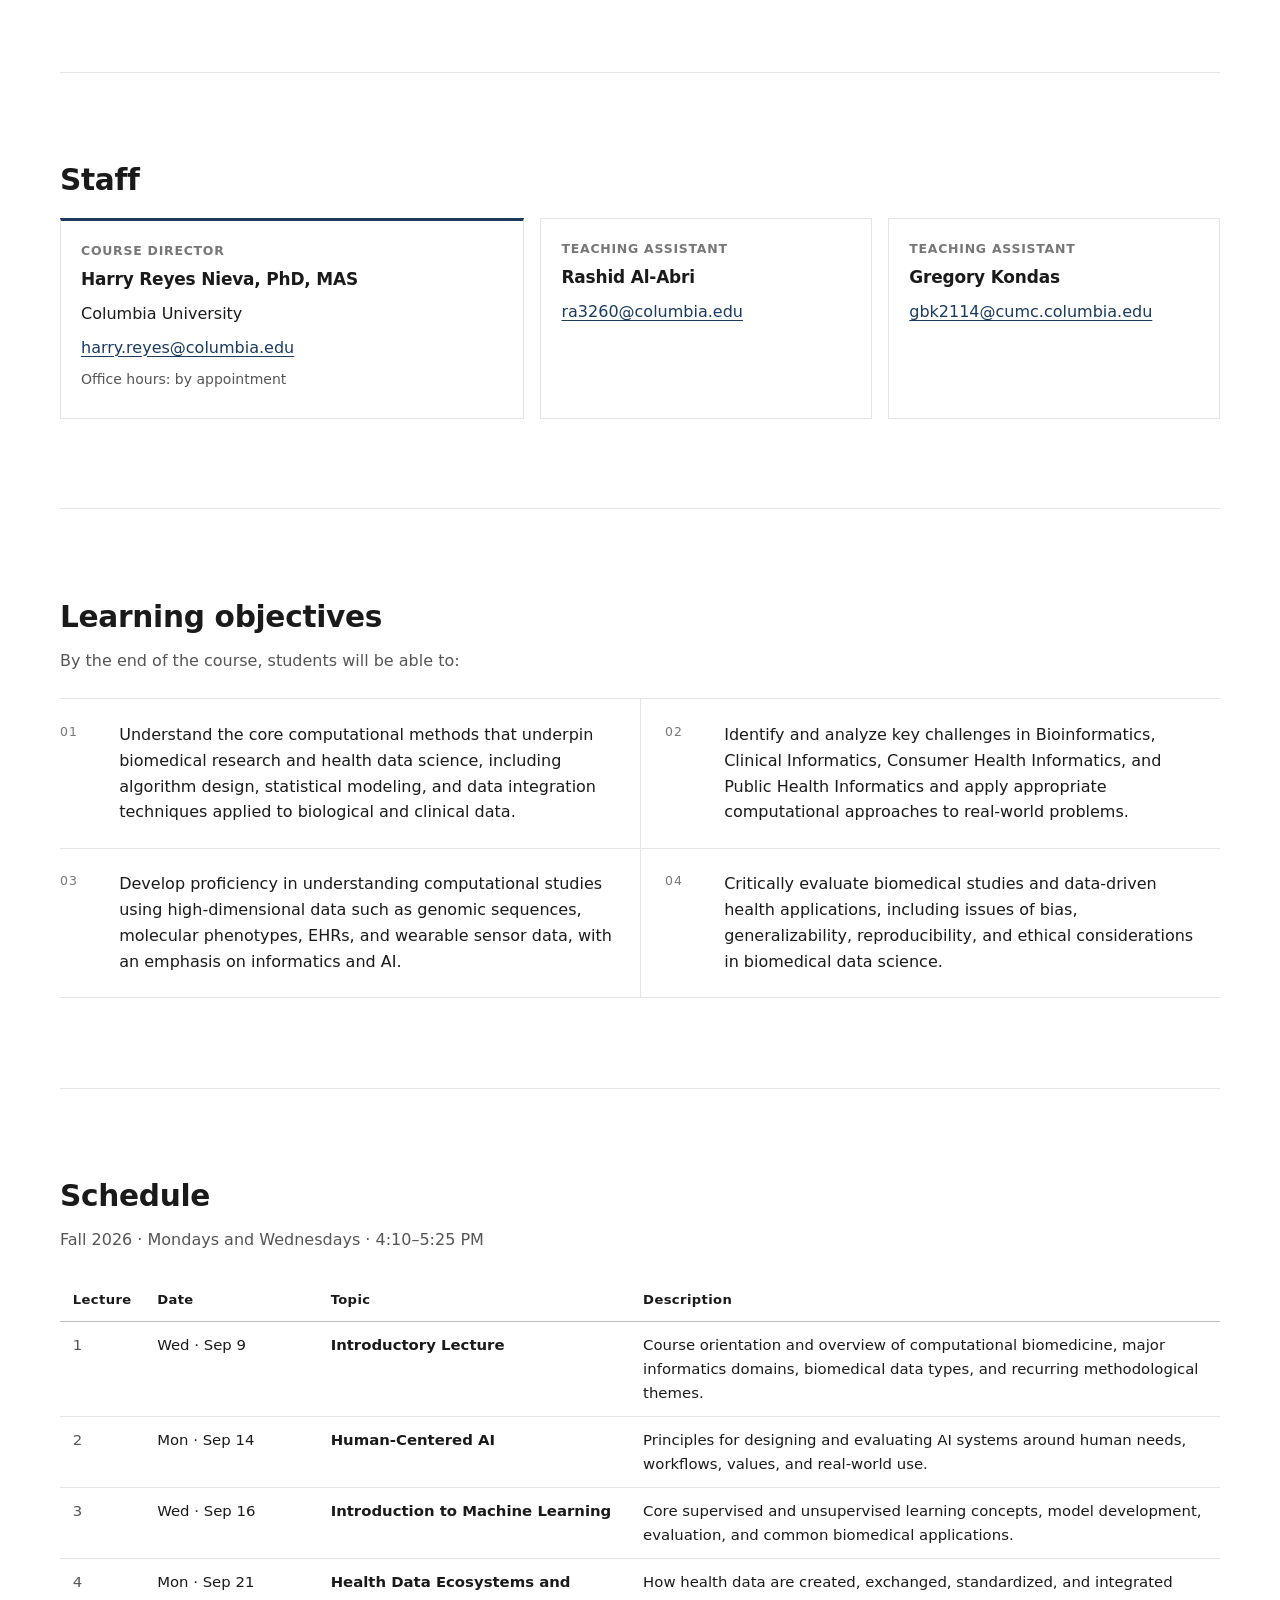
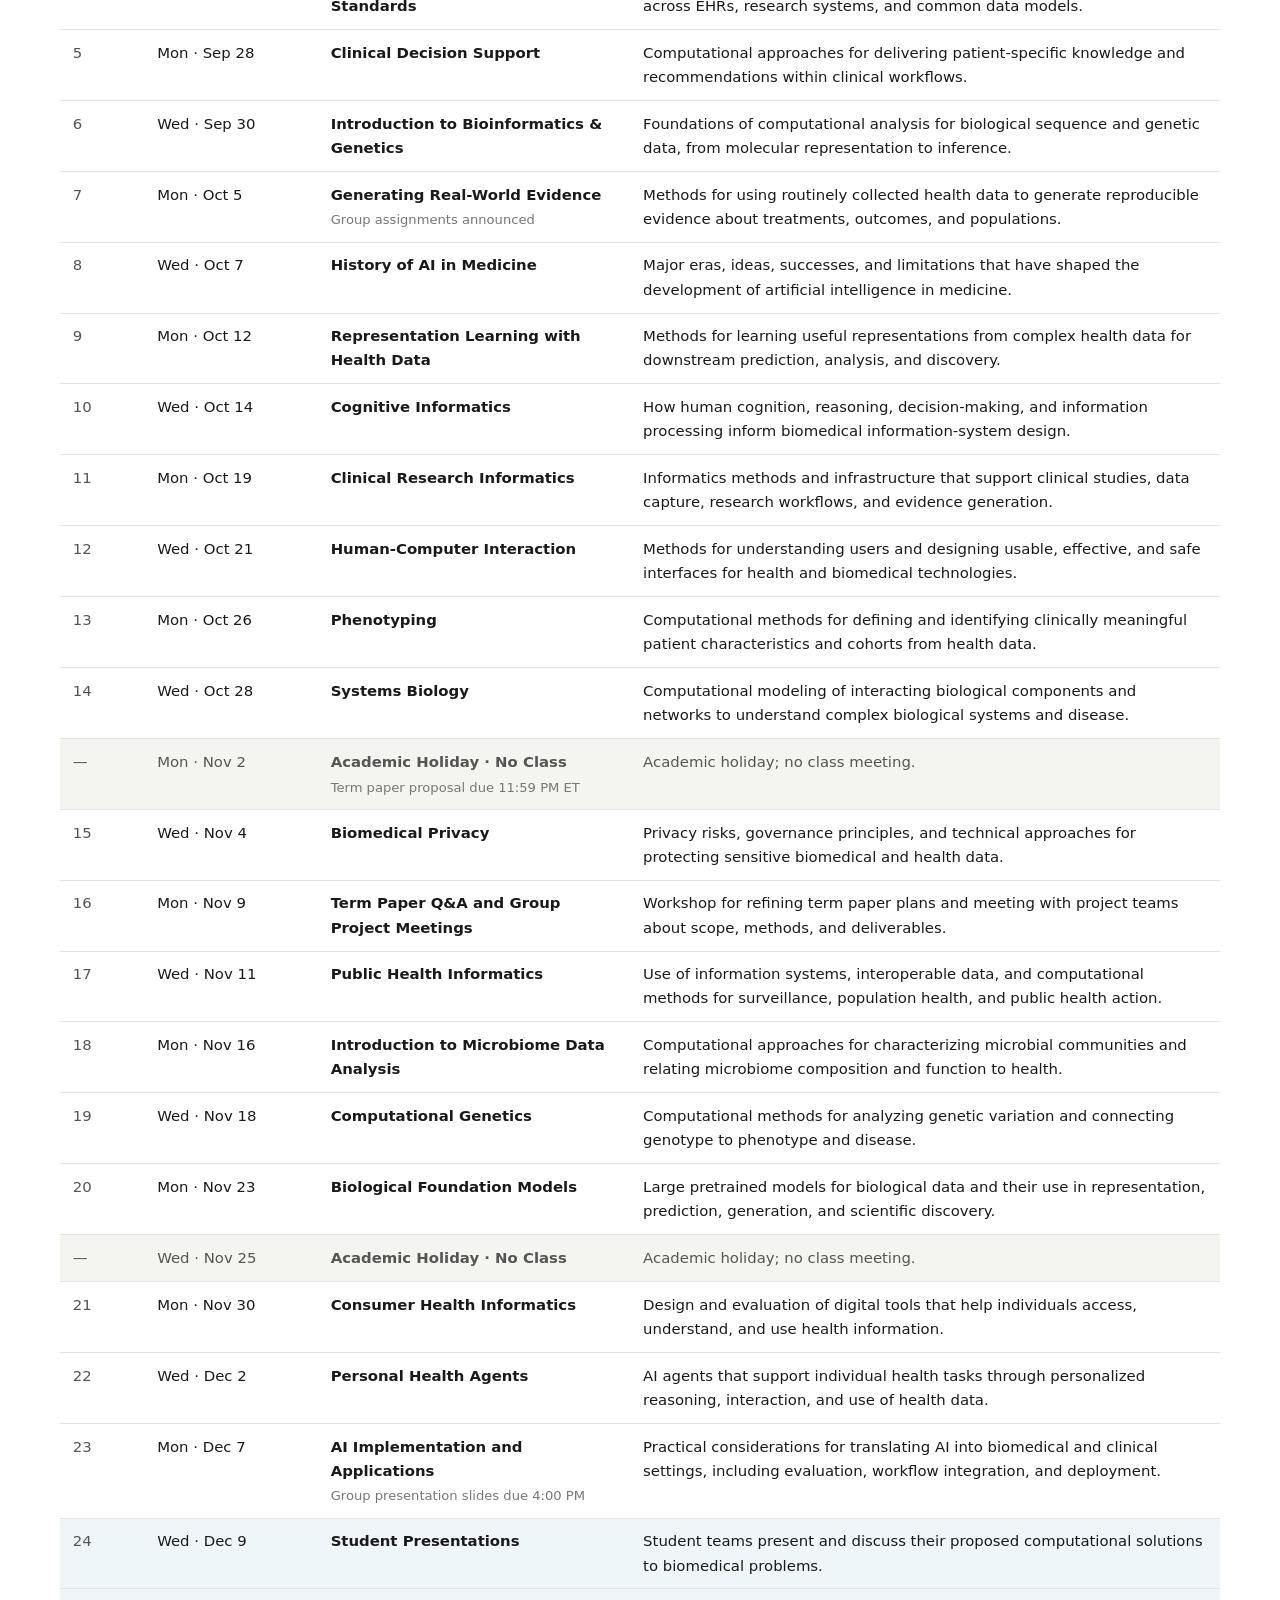
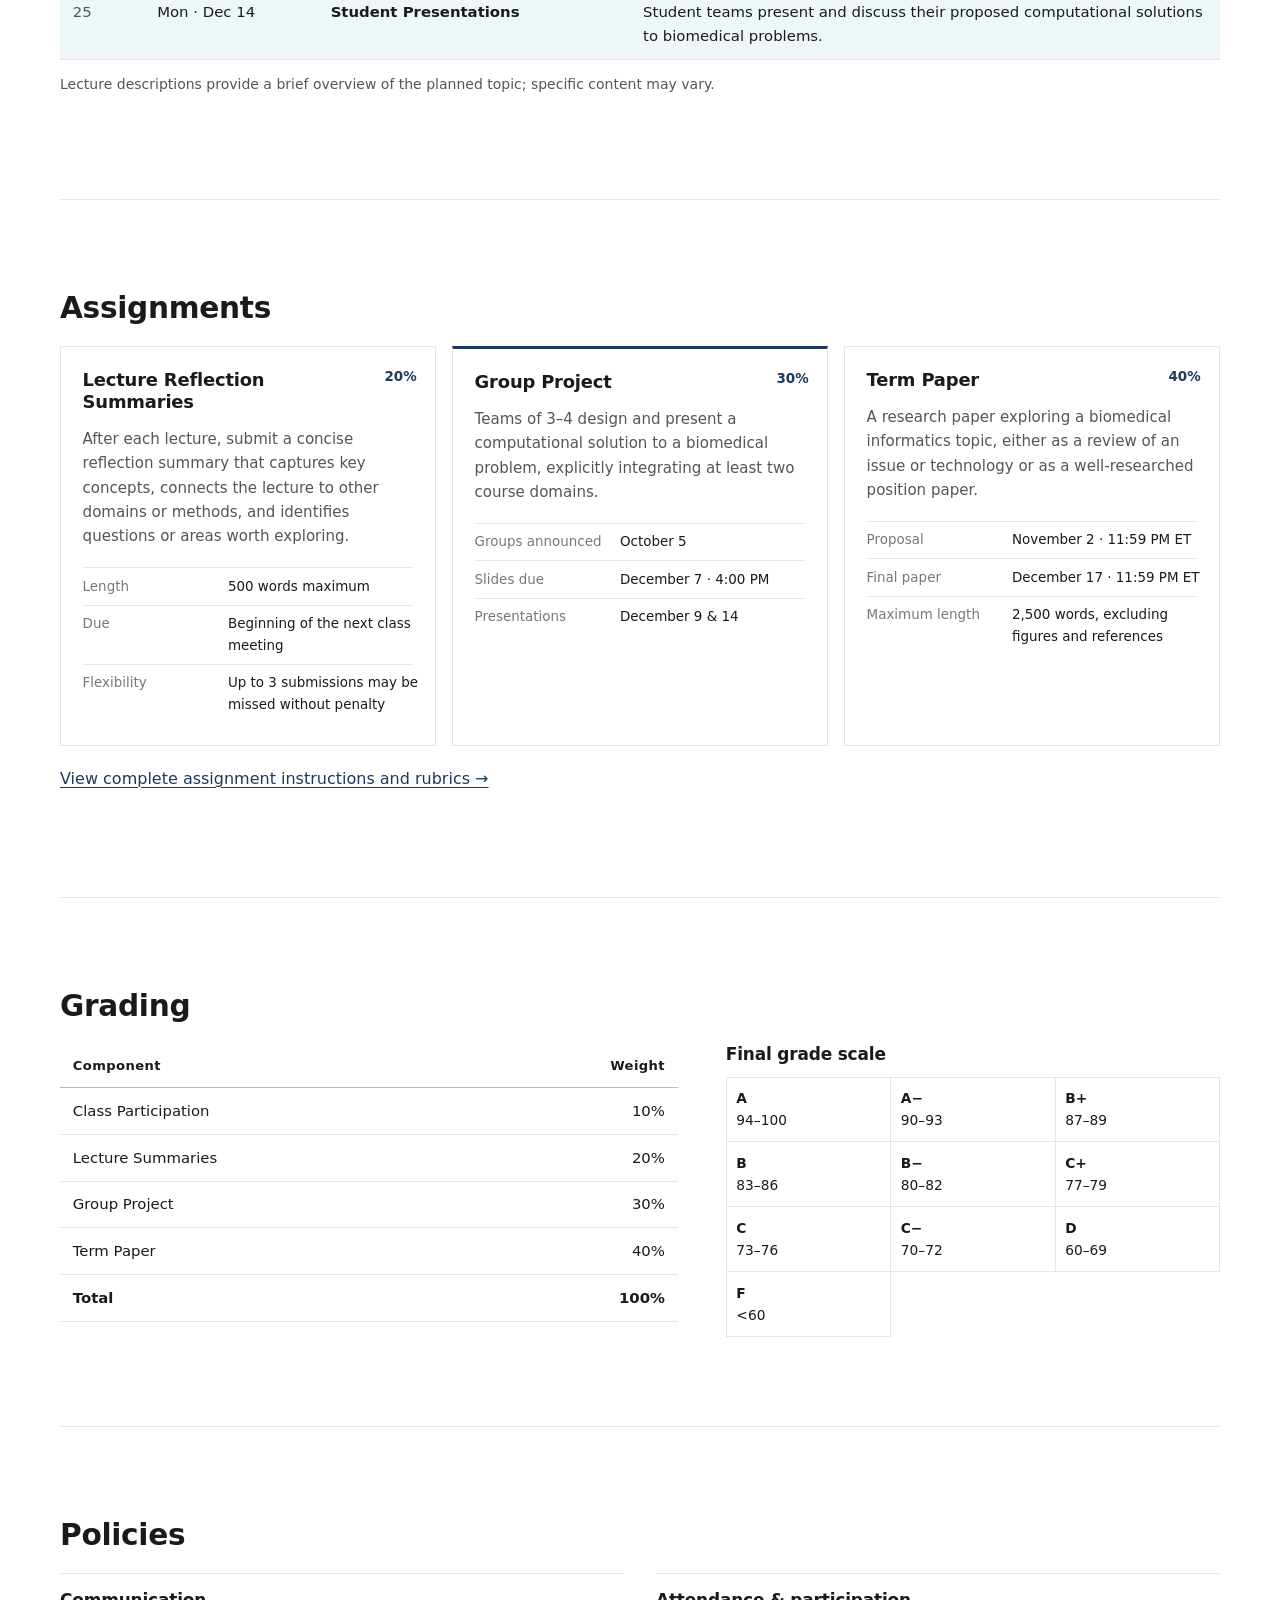
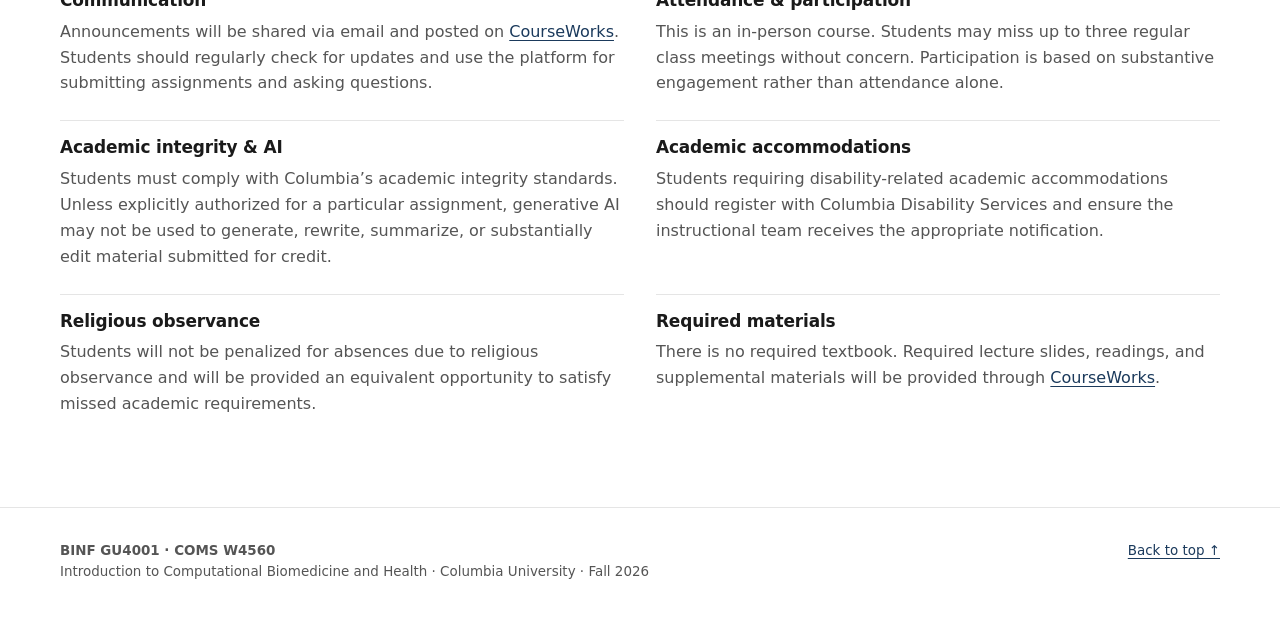
==== commit 339055a3: "Update index.html" ====
--- a/index.html
+++ b/index.html
@@ -42,7 +42,7 @@
     </section>
 
     <div class="container-wide notice" role="note">
-      <strong>Course materials.</strong> Lecture slides, readings, and supplemental materials will be provided through CourseWorks.
+      <strong>Course materials.</strong> Lecture slides, readings, and supplemental materials will be provided through <a href="https://courseworks2.columbia.edu/courses/255729" target="_blank">CourseWorks</a>.
     </div>
 
     <section id="about" class="section container-wide">
@@ -156,7 +156,7 @@
           </tbody>
         </table>
       </div>
-      <p class="small schedule-note">Lecture descriptions provide a brief overview of the planned topic; specific content may vary by instructor.</p>
+      <p class="small schedule-note">Lecture descriptions provide a brief overview of the planned topic; specific content may vary.</p>
     </section>
 
     <section id="assignments" class="section container-wide">
@@ -230,7 +230,7 @@
       <div class="policy-grid">
         <article class="policy-card">
           <h3>Communication</h3>
-          <p>Announcements will be posted on CourseWorks. Students should regularly check for updates and use the platform for submitting assignments and asking questions.</p>
+          <p>Announcements will be shared via email and posted on <a href="https://courseworks2.columbia.edu/courses/255729" target="_blank">CourseWorks</a>. Students should regularly check for updates and use the platform for submitting assignments and asking questions.</p>
         </article>
         <article class="policy-card">
           <h3>Attendance &amp; participation</h3>
@@ -250,7 +250,7 @@
         </article>
         <article class="policy-card">
           <h3>Required materials</h3>
-          <p>There is no required textbook. Required lecture slides, readings, and supplemental materials will be provided through CourseWorks.</p>
+          <p>There is no required textbook. Required lecture slides, readings, and supplemental materials will be provided through <a href="https://courseworks2.columbia.edu/courses/255729" target="_blank">CourseWorks</a>.</p>
         </article>
       </div>
     </section>
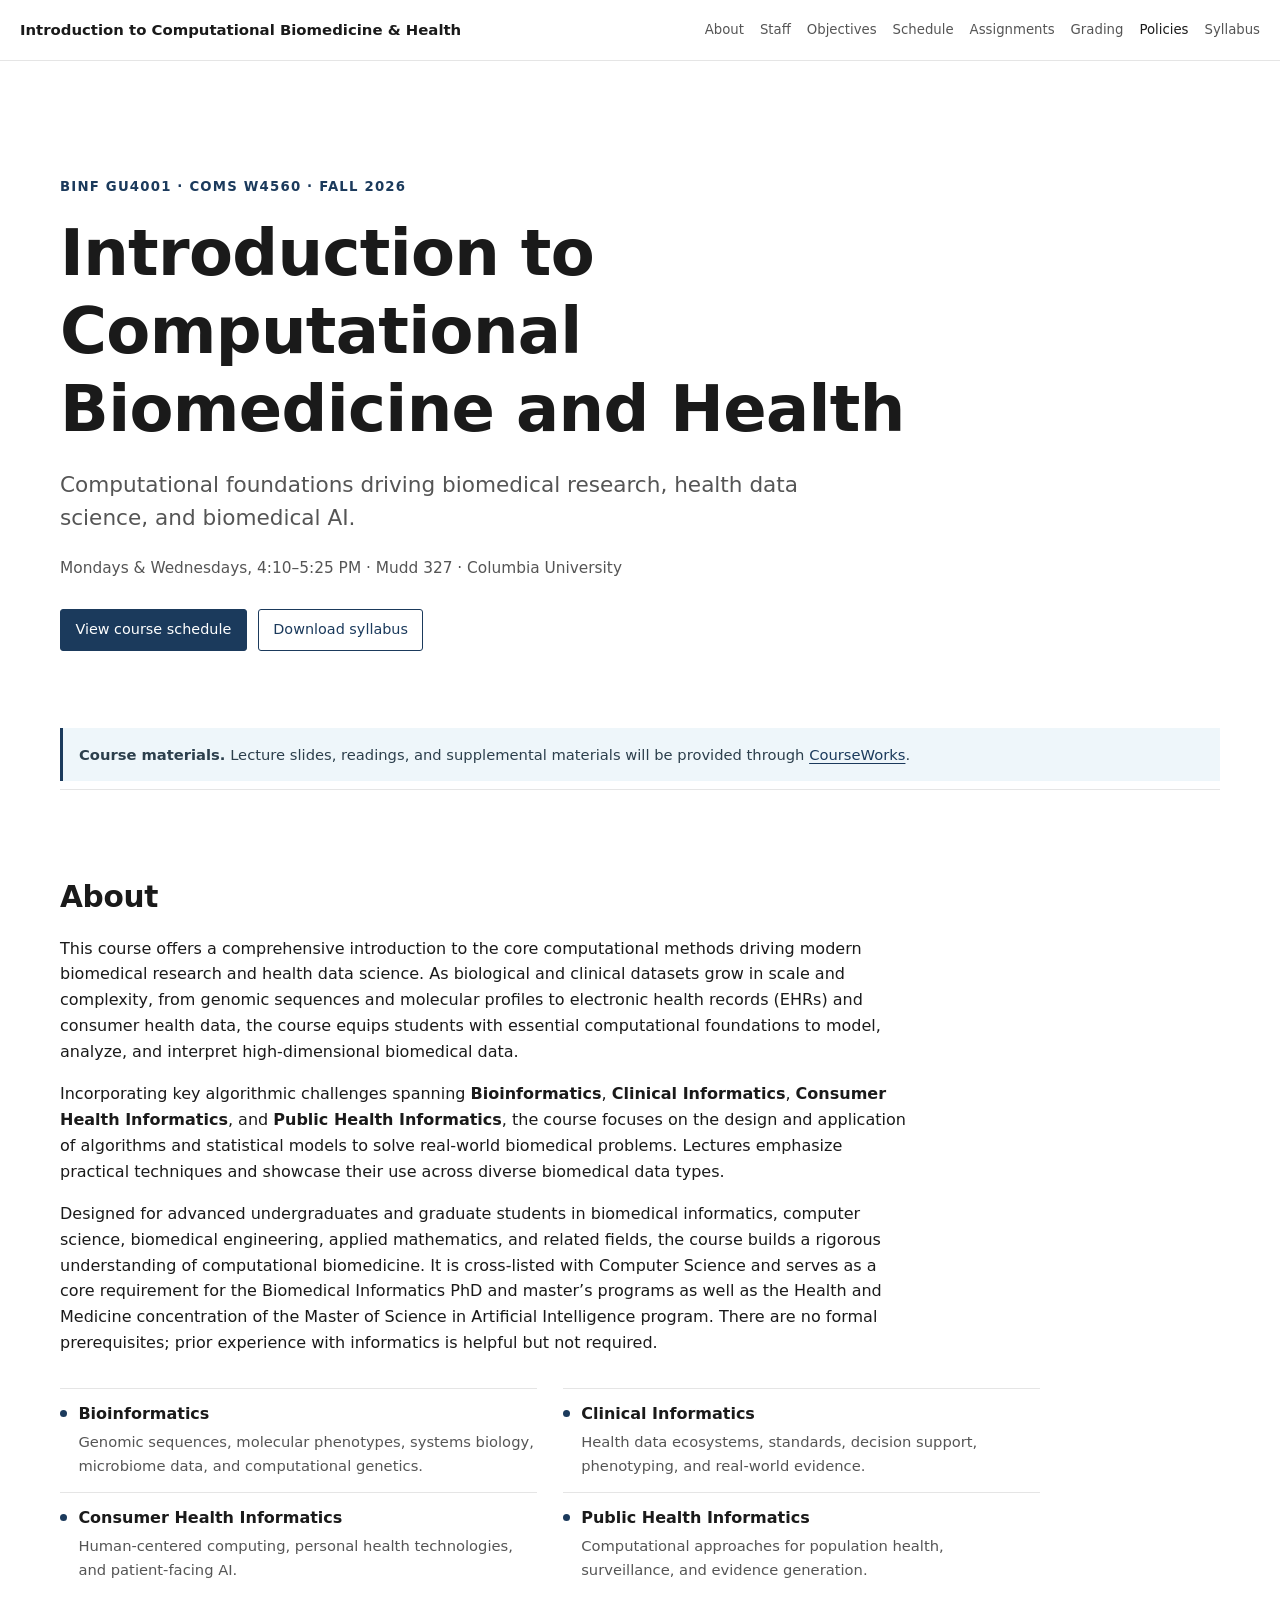
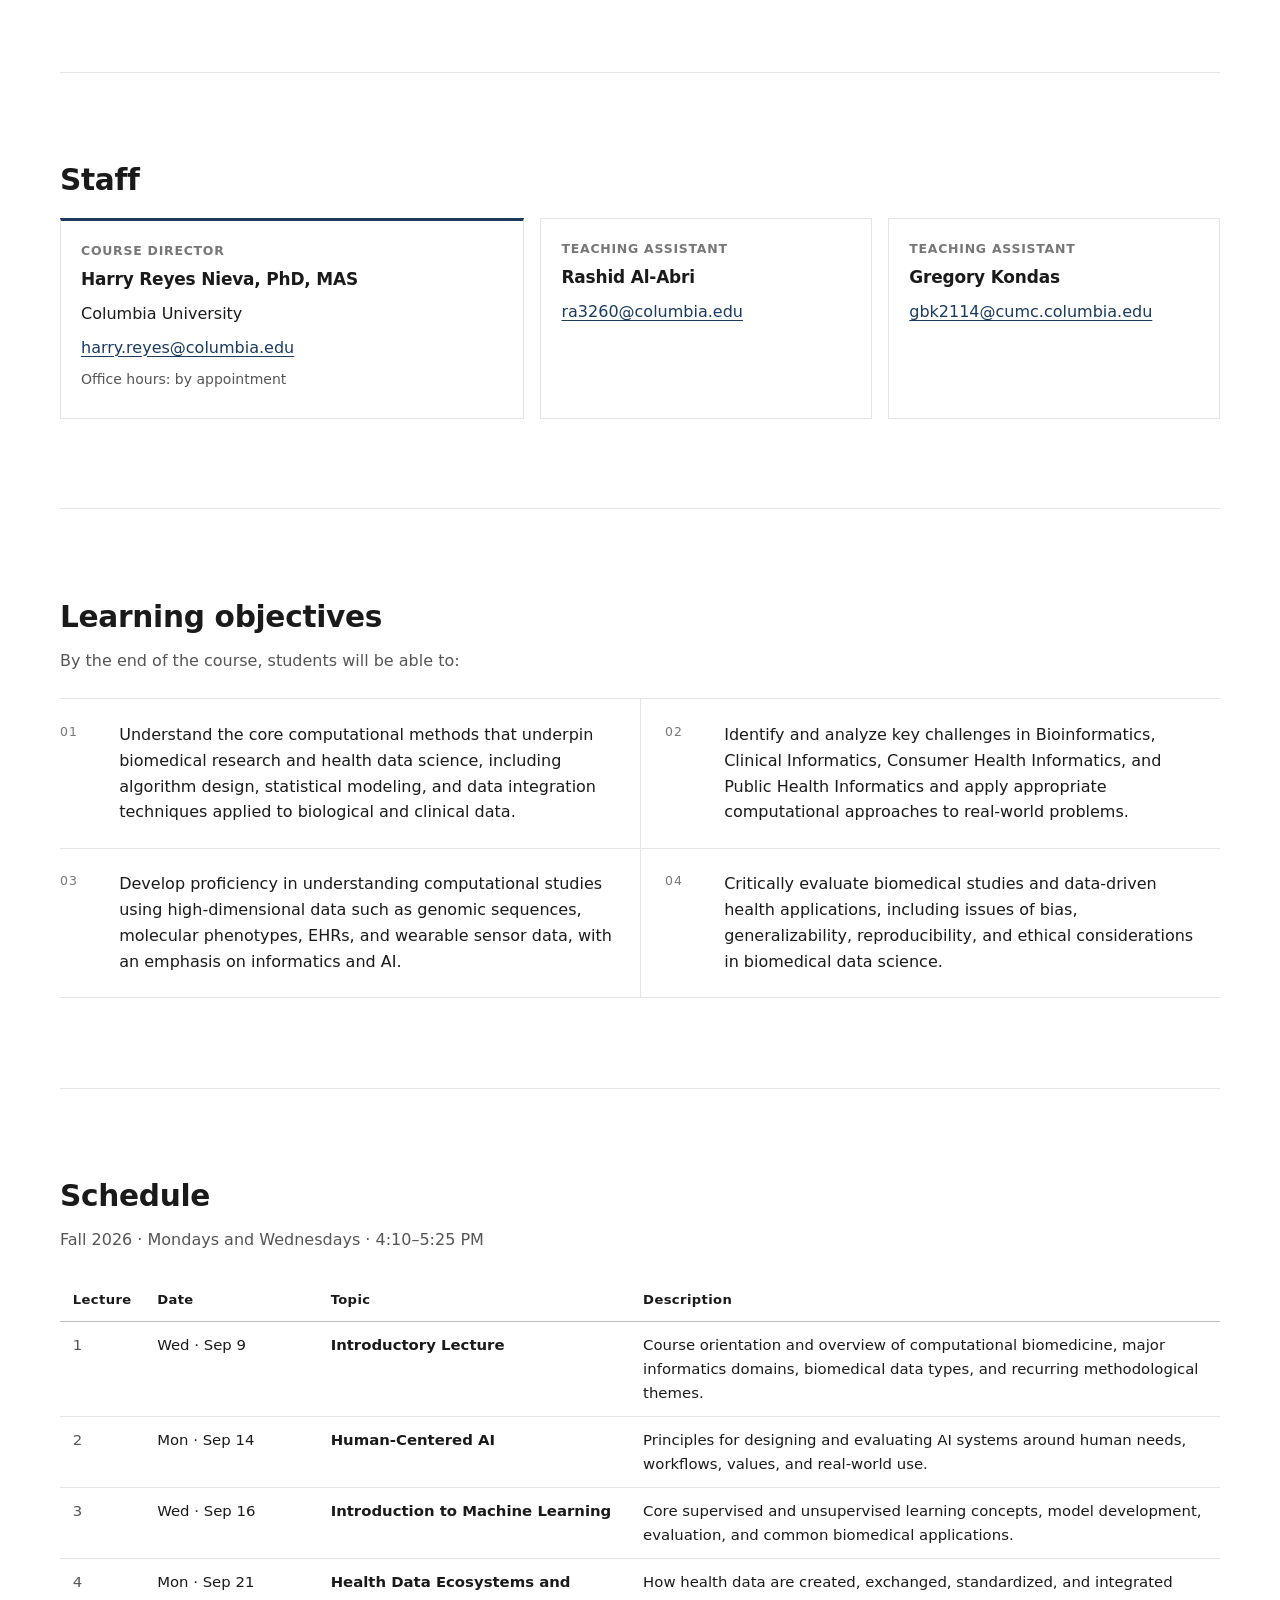
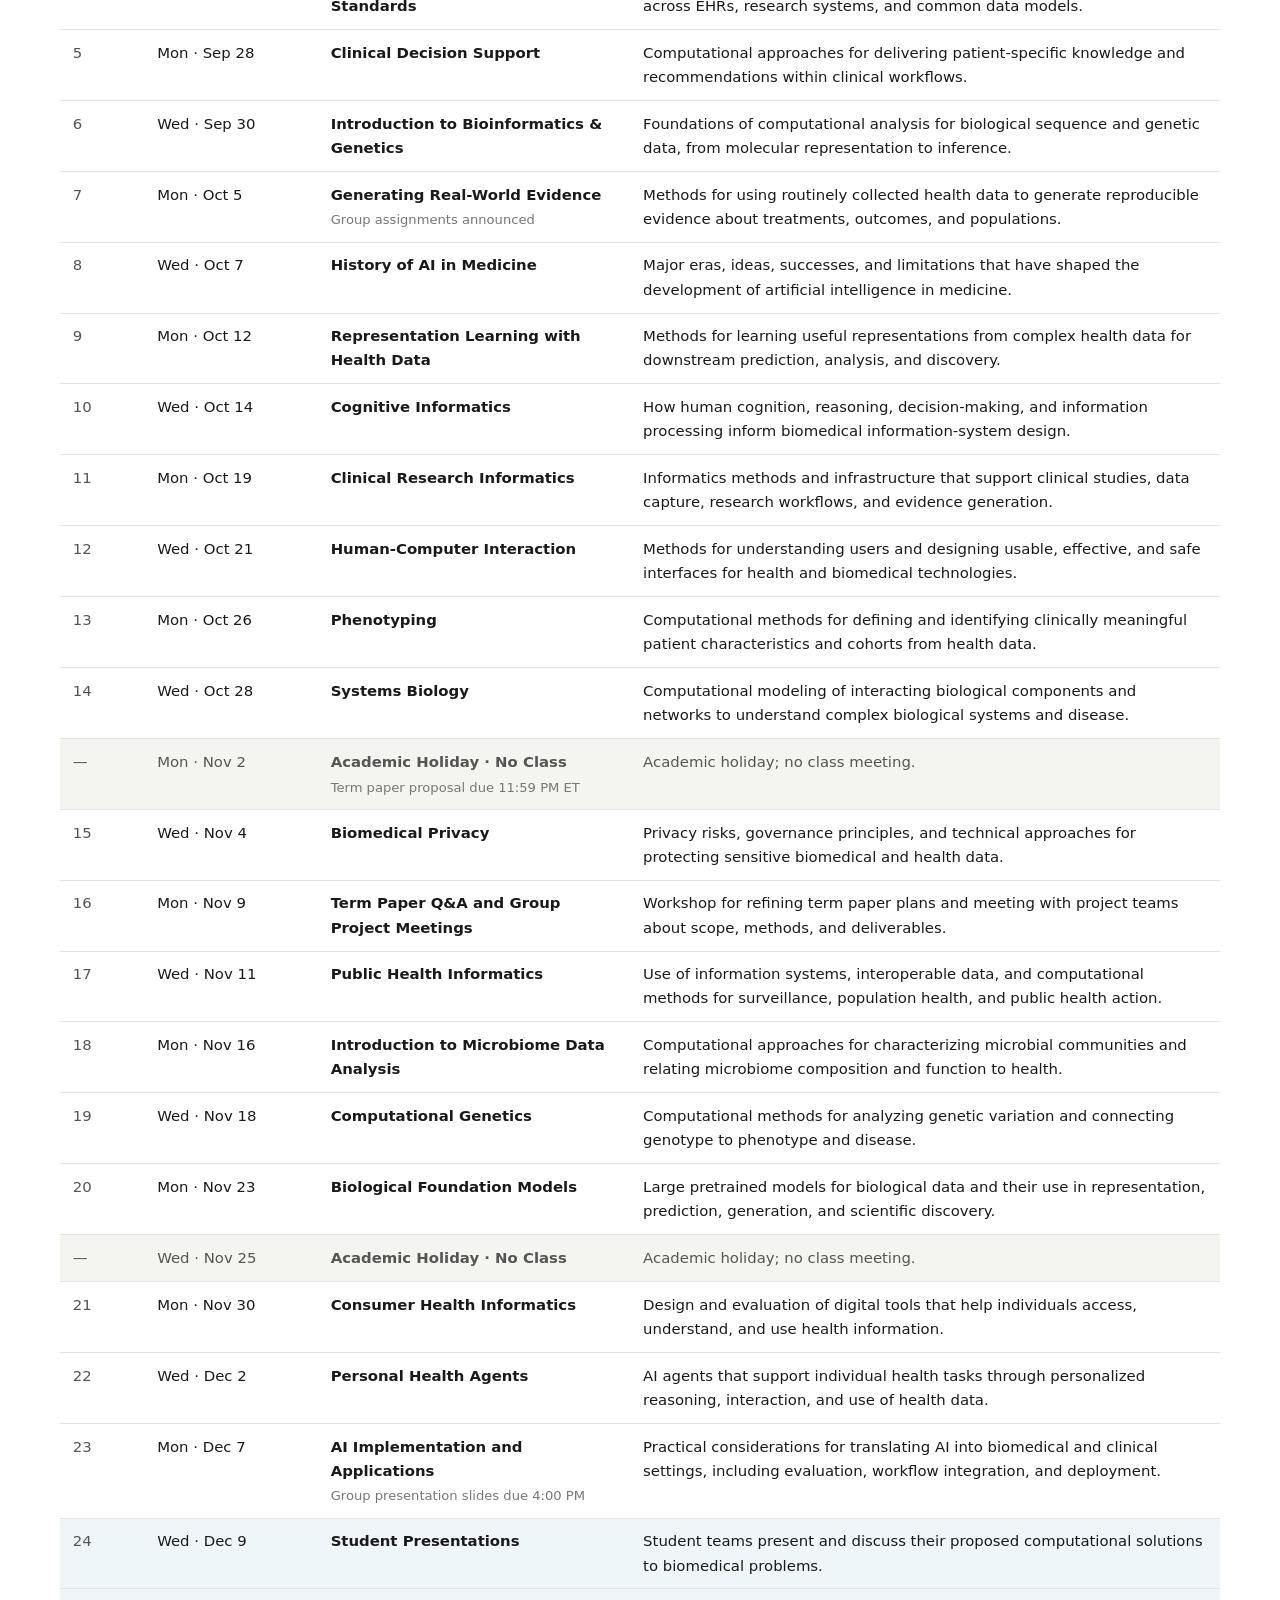
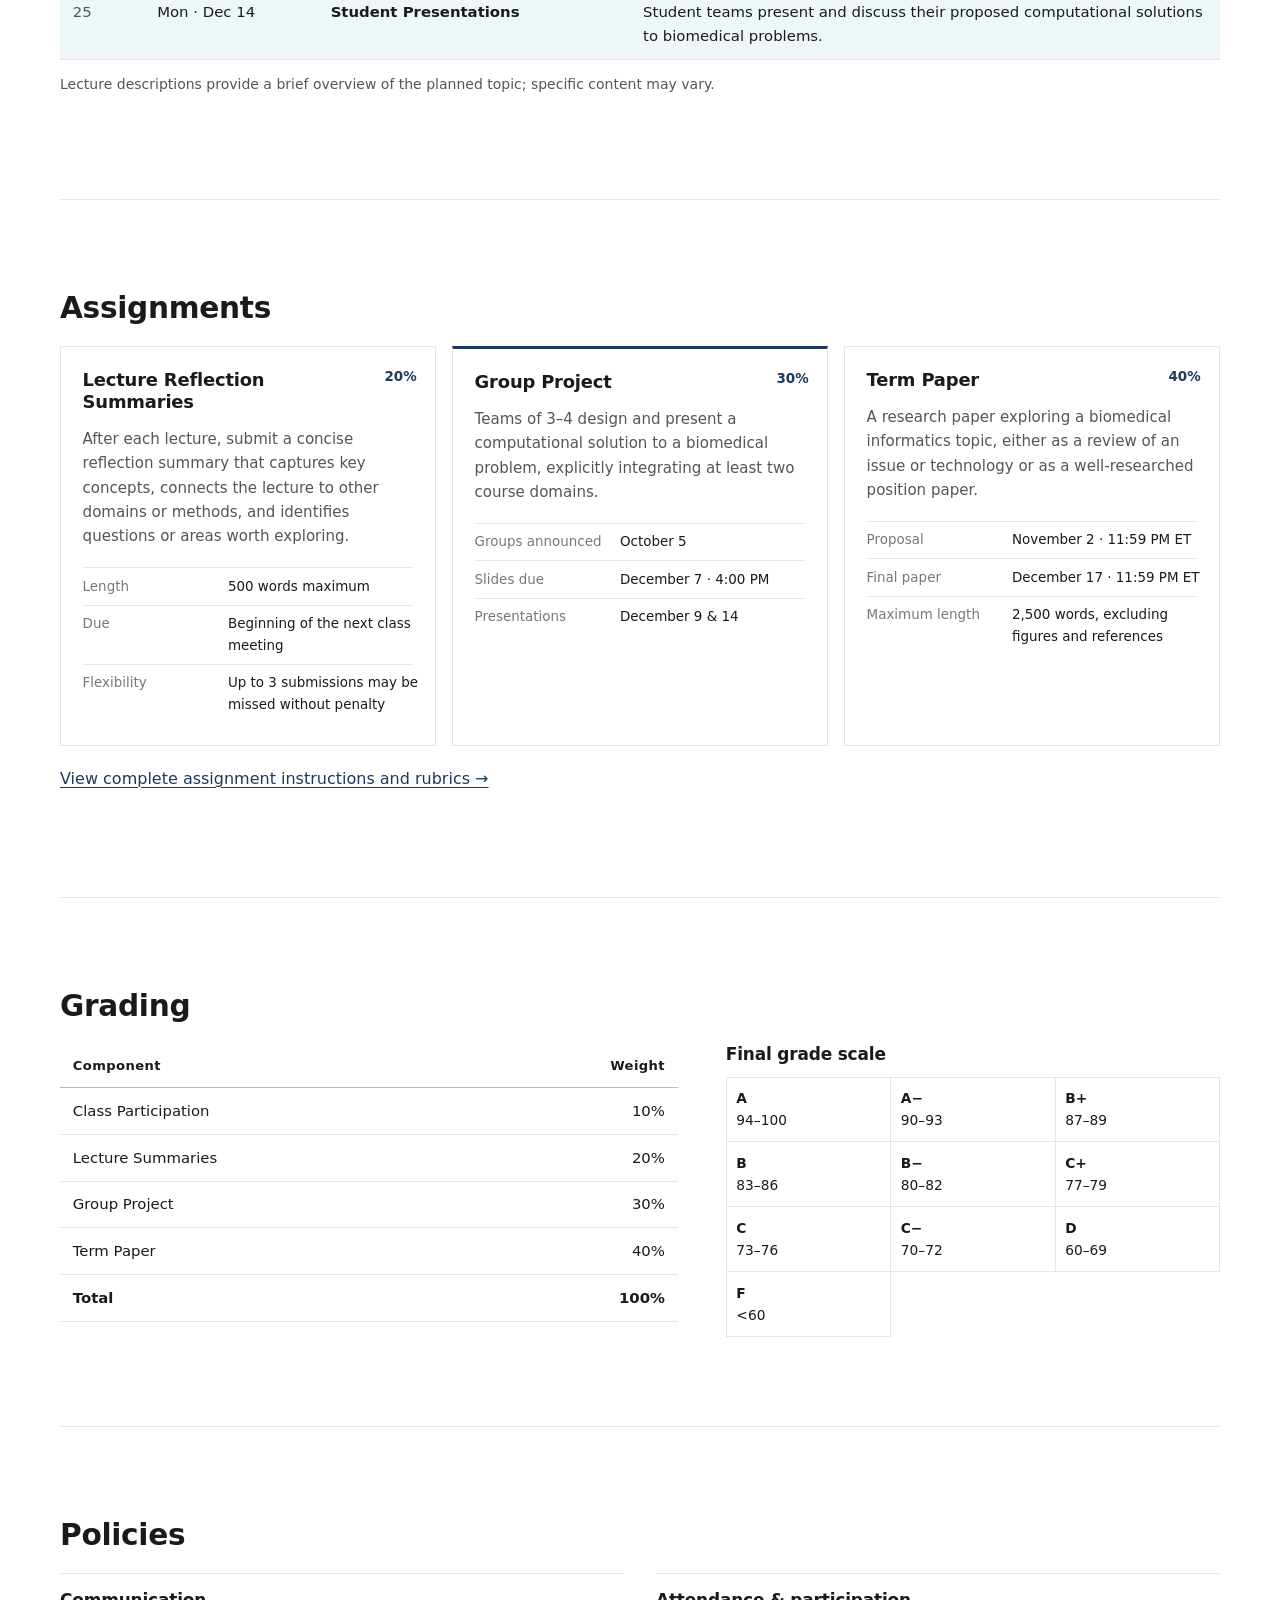
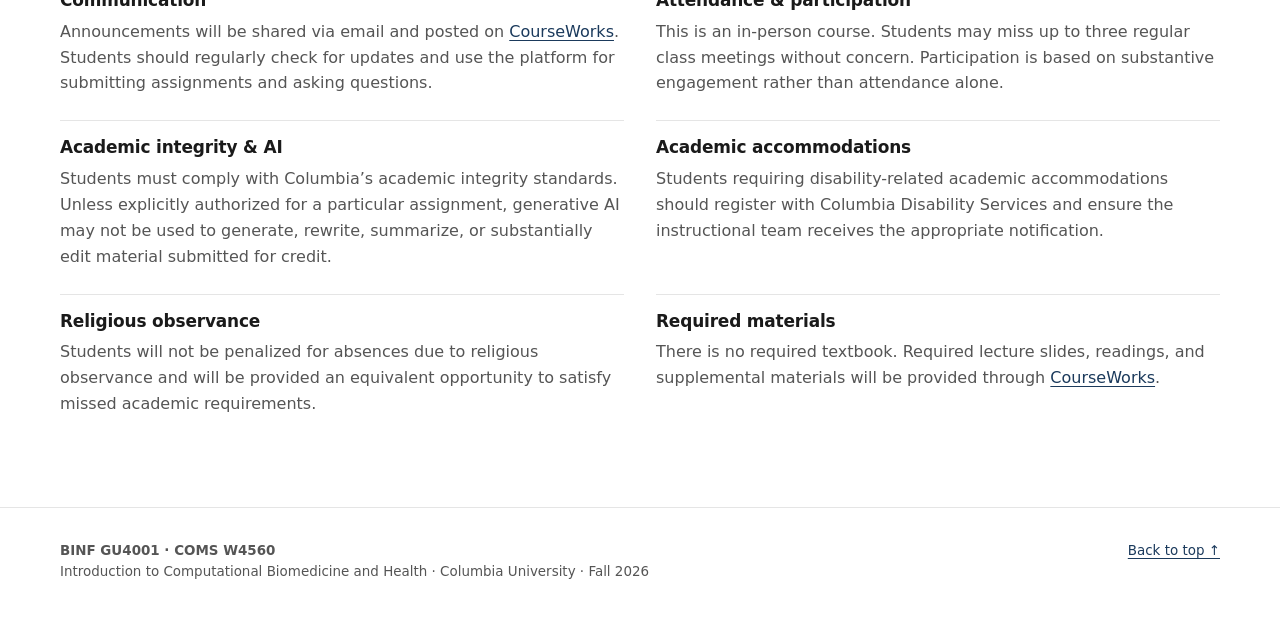
==== commit 4f2e55c8: "Update index.html" ====
--- a/index.html
+++ b/index.html
@@ -14,7 +14,7 @@
 
   <header class="site-header" id="top">
     <div class="nav-wrap">
-      <a class="brand" href="#top" aria-label="Course home">Computational Biomedicine &amp; Health</a>
+      <a class="brand" href="#top" aria-label="Course home">Introduction to Computational Biomedicine &amp; Health</a>
       <button class="nav-toggle" type="button" aria-expanded="false" aria-controls="site-nav">Menu</button>
       <nav id="site-nav" class="site-nav" aria-label="Primary navigation">
         <a href="#about">About</a>
@@ -33,7 +33,7 @@
     <section class="hero container-wide" aria-labelledby="course-title">
       <p class="eyebrow">BINF GU4001 · COMS W4560 · Fall 2026</p>
       <h1 id="course-title">Introduction to Computational Biomedicine and Health</h1>
-      <p class="hero-subtitle">Computational foundations for biomedical research, health data science, and biomedical AI.</p>
+      <p class="hero-subtitle">Computational foundations driving biomedical research, health data science, and biomedical AI.</p>
       <p class="meeting-line">Mondays &amp; Wednesdays, 4:10–5:25 PM · Mudd 327 · Columbia University</p>
       <div class="hero-actions">
         <a class="button" href="#schedule">View course schedule</a>
